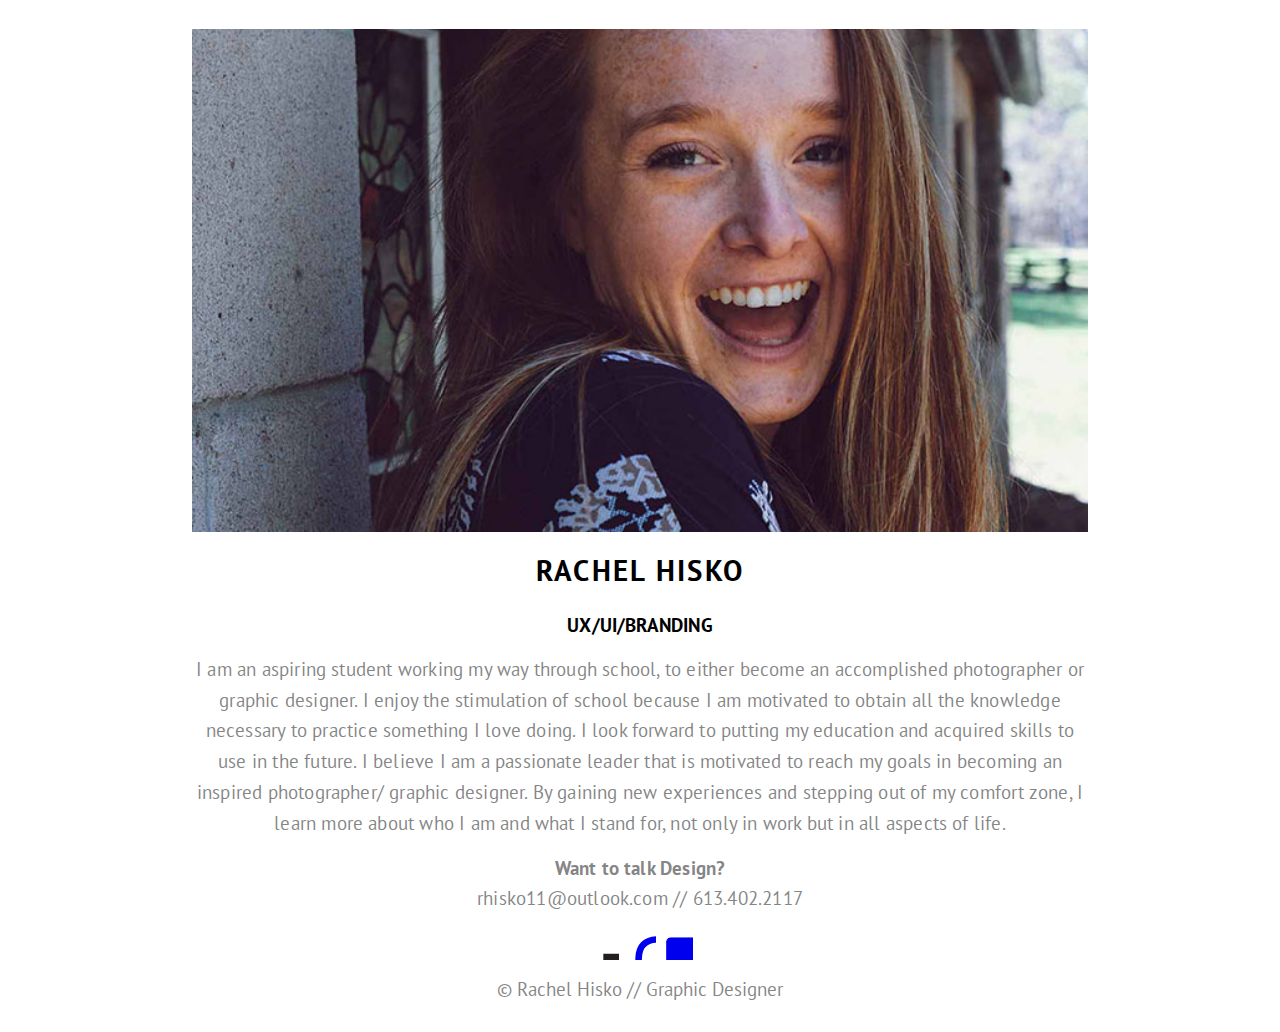
==== index.html @ e9a5de82 "Spelling" ====
<!DOCTYPE html>
<html lang="en-ca">
<head>
  <meta charset="utf-8">
  <title>Coming Soon</title>
  <meta name="viewport" content="width=device-width,initial-scale=1">
  <link href="css/modules.css" rel="stylesheet">
  <link href="css/grid.css" rel="stylesheet">
  <link href="css/type.css" rel="stylesheet">
  <link href="css/main.css" rel="stylesheet">
  <link href="https://fonts.googleapis.com/css?family=PT+Sans:400,400i,700" rel="stylesheet">

<body class="pad-t pad-b">

  <div>
    <img class="resize wrapper img-flex push-1-2" src="images/me.jpg" alt="">
    <h1 class="text-center push-1-2">Rachel Hisko</h1>
    <p class="job-title text-center wrapper push-1-2">ux/ui/branding</p>
    <p class="main-text text-center wrapper push-1-2">I am an aspiring student working my way through school, to either become an accomplished photographer or graphic designer. I enjoy the stimulation of school because I am motivated to obtain all the knowledge necessary to practice something I love doing. I look forward to putting my education and acquired skills to use in the future. I believe I am a passionate leader that is motivated to reach my goals in becoming an inspired photographer/ graphic designer. By gaining new experiences and stepping out of my comfort zone, I learn more about who I am and what I stand for, not only in work but in all aspects of life.</p>
    <div class="main-text text-center wrapper">
      <p class="push-0 bold">Want to talk Design?</p>
      <p class="main-text text-center wrapper push-1-2">rhisko11@outlook.com // 613.402.2117</p>
    </div>
    <div class="text-center">
      <i class="social icon i-32 push-1-2">
        <a href="https://www.behance.net/RHisko11"><svg><use xlink:href="images/behance.svg" /></svg></a>
      </i>
      <i class=" social icon i-32 push-1-2">
        <a href="https://www.instagram.com/hiskodesigns/"><svg><use xlink:href="images/insta.svg" /></svg></a>
      </i>
      <i class="social icon i-32 push-1-2">
        <a href="https://www.facebook.com/rhlovephotography/?ref=bookmarks"><svg><use xlink:href="images/facebook.svg" /></svg></a>
      </i>
    </div>
  </div>

  <footer>
    <div>
      <p class="push-0">© Rachel Hisko // Graphic Designer</p>
    </div>
  </footer>

</body>
</html>
---- css/modules.css ----
/*
 * Modulifier || Code released under the UNLICENSE
 * Code under other copyrights & licenses listed below.
 * https://modulifier.web-dev.tools/#responsive;images;list-group;embed;media-object;icons;hidden;positioning;nice-lists;forms;buttons;accessibility;print
 */

@-moz-viewport { width: device-width; scale: 1; }
@-ms-viewport { width: device-width; scale: 1; }
@-o-viewport { width: device-width; scale: 1; }
@-webkit-viewport { width: device-width; scale: 1; }
@viewport { width: device-width; scale: 1; }

html {
  box-sizing: border-box;
  -moz-text-size-adjust: 100%;
  -ms-text-size-adjust: 100%;
  -webkit-text-size-adjust: 100%;
  text-size-adjust: 100%;
}

*, *::before, *::after {
  box-sizing: inherit;
}

body {
  margin: 0;
}

article,
aside,
details,
figcaption,
figure,
footer,
header,
main,
menu,
nav,
section,
summary {
  display: block;
}

audio,
canvas,
progress,
video {
  display: inline-block;
  vertical-align: baseline;
}

template {
  display: none;
}

details {
  cursor: pointer;
}

audio:not([controls]) {
  display: none;
  height: 0;
}

a,
area,
button,
input,
label,
select,
textarea,
[tabindex] {
  -ms-touch-action: manipulation;
  touch-action: manipulation;
}

img {
  border: 0;
}

.img-flex {
  display: block;
  width: 100%;
}

svg {
  fill: currentColor;
}

svg:not(:root) {
  overflow: hidden;
}

svg.img-flex {
  width: 100%;
  height: 100%;
}

.image-replacement, .ir {
  overflow: hidden;
  direction: ltr;
  text-align: left;
  text-indent: 100%;
  white-space: nowrap;
}

.list-group, .list-group-inline, .list-group--inline {
  padding-left: 0;
  list-style-type: none;
}

.list-group > dd {
  margin-left: 0;
}

.list-group-inline::before,
.list-group-inline::after,
.list-group--inline::before,
.list-group--inline::after {
  content: "";
  display: table;
}

.list-group-inline::after,
.list-group--inline::after {
  clear: both;
}

.list-group-inline > li,
.list-group--inline > li {
  display: inline-block;
}

.list-group-inline > dt,
.list-group--inline > dt {
  clear: left;
  float: left;
  width: 11em;
}

.list-group-inline > dd,
.list-group--inline > dd {
  float: left;
  min-width: 12em;
}

.embed {
  margin-left: 0;
  margin-right: 0;
  overflow: hidden;
  position: relative;
  width: 100%;
}

.embed-1by1, .embed--1by1 {
  padding-top: 100%; /* Square */
}

.embed-4by3, .embed--4by3 {
  padding-top: 75%; /* Traditional TV/computer screens */
}

.embed-iso216, .embed--iso216 {
  padding-top: 70.92%; /* A-standard paper sizes */
}

.embed-3by2, .embed--3by2 {
  padding-top: 66.6%; /* Classic 35 mm film & most digital photos, landscape */
}

.embed-2by3, .embed--2by3 {
  padding-top: 150%; /* Classic 35 mm film & most digital photos, portrait */
}

.embed-golden, .embed--golden {
  padding-top: 61.8%; /* The Golden Ratio */
}

.embed-16by9, .embed--16by9 {
  padding-top: 56.25%; /* HD TV */
}

.embed-185by100, .embed--185by100 {
  padding-top: 54.05%; /* Common widescreen cinema */
}

.embed-24by10, .embed--24by10 {
  padding-top: 41.667%; /* Widescreen cinema: 2.4:1 */
}

.embed-3by1, .embed--3by1 {
  padding-top: 33.3333%; /* Panorama photos */
}

.embed-4by1, .embed--4by1 {
  padding-top: 25%; /* Polyvision */
}

.embed-5by1, .embed--5by1 {
  padding-top: 20%; /* Really wide... */
}

.embed-item, .embed__item {
  min-height: 100%;
  left: 0;
  position: absolute;
  top: 0;
  width: 100%;
}

.media {
  overflow: hidden;
}

.media-img, .media__img {
  float: left;
}

.media-img-reversed, .media__img--reversed {
  float: right;
}

.media-img-stacked, .media__img--stacked {
  float: none;
}

.media-body, .media__body {
  overflow: hidden;
  min-width: 12em; /* Slightly less than 200px, responsiveness built in */
}

.icon {
  display: inline-block;
  position: relative;
  background: transparent none no-repeat center center;
  background-size: contain;
  vertical-align: middle;
}

.i-16, .i--16 {
  height: 16px;
  width: 16px;
}

.i-18, .i--18 {
  height: 18px;
  width: 18px;
}

.i-20, .i--20 {
  height: 20px;
  width: 20px;
}

.i-24, .i--24 {
  height: 24px;
  width: 24px;
}

.i-32, .i--32 {
  height: 32px;
  width: 32px;
}

.i-48, .i--48 {
  height: 48px;
  width: 48px;
}

.i-64, .i--64 {
  height: 64px;
  width: 64px;
}

.i-96, .i--96 {
  height: 96px;
  width: 96px;
}

.i-128, .i--128 {
  height: 128px;
  width: 128px;
}

.i-192, .i--192 {
  height: 192px;
  width: 192px;
}

.i-256, .i--256 {
  height: 256px;
  width: 256px;
}

.icon img,
.icon svg {
  left: 0;
  height: 100%;
  position: absolute;
  top: 0;
  width: 100%;
  fill: currentColor;
}

.icon-label {
  vertical-align: middle;
}

.icon-link,
.icon-link:focus,
.icon-link:hover {
  text-decoration: none;
}

[hidden], .hidden {
  /* stylelint-disable declaration-no-important */
  display: none !important;
  visibility: hidden !important;
  /* stylelint-enable */
}

.visually-hidden {
  height: 1px;
  margin: -1px;
  overflow: hidden;
  padding: 0;
  position: absolute;
  width: 1px;
  border: 0;
  clip: rect(0 0 0 0);
}

.visually-hidden.focusable:active, .visually-hidden.focusable:focus {
  height: auto;
  margin: 0;
  overflow: visible;
  position: static;
  width: auto;
  clip: auto;
}

.invisible {
  visibility: hidden;
}

.chop,
.crop {
  overflow: hidden;
}

.truncate {
  max-width: 100%;
  overflow: hidden;
  width: 100%;
  text-overflow: ellipsis;
  white-space: nowrap;
}

.scrollable {
  max-width: 100%;
  overflow-x: auto;
  overflow-y: hidden;
  -webkit-overflow-scrolling: touch;
}

.clearfix::after {
  content: " ";
  display: block;
  clear: both;
}

.left {
  float: left;
}

.right {
  float: right;
}

.center-text,
.center-flow {
  text-align: center;
}

.center-block {
  margin-left: auto;
  margin-right: auto;
}

.no-auto-margins,
.not-centered {
  /* stylelint-disable declaration-no-important */
  margin-left: 0 !important;
  margin-right: 0 !important;
  /* stylelint-enable */
}

.center-content,
.center-content-vertical,
.center-contents,
.center-contents-vertical {
  display: -webkit-flex;
  display: -ms-flexbox;
  display: flex;
  -webkit-justify-content: center;
  -ms-flex-pack: center;
  justify-content: center;
  -webkit-align-items: center;
  -ms-flex-align: center;
  align-items: center;
  -webkit-align-content: center;
  -ms-flex-line-pack: center;
  align-content: center;
  -webkit-flex-direction: column wrap;
  -ms-flex-direction: column wrap;
  flex-flow: column wrap;
}

.center-content-start,
.center-content-vertical-start,
.center-contents-start,
.center-contents-vertical-start {
  display: -webkit-flex;
  display: -ms-flexbox;
  display: flex;
  -webkit-justify-content: center;
  -ms-flex-pack: center;
  justify-content: center;
  -webkit-flex-direction: column wrap;
  -ms-flex-direction: column wrap;
  flex-flow: column wrap;
}

.center-content-horizontal,
.center-contents-horizontal {
  display: -webkit-flex;
  display: -ms-flexbox;
  display: flex;
  -webkit-justify-content: center;
  -ms-flex-pack: center;
  justify-content: center;
  -webkit-align-items: center;
  -ms-flex-align: center;
  align-items: center;
  -webkit-align-content: center;
  -ms-flex-line-pack: center;
  align-content: center;
  -webkit-flex-direction: row wrap;
  -ms-flex-direction: row wrap;
  flex-flow: row wrap;
}

.inline {
  display: inline;
}

.block {
  display: block;
}

.inline-block, .ib {
  display: inline-block;
}

.valign-top {
  vertical-align: top;
}

.valign-bottom {
  vertical-align: bottom;
}

.valign-middle {
  vertical-align: middle;
}

.fixed {
  position: fixed;
}

.relative {
  position: relative;
}

[class*="pin-"],
.absolute {
  position: absolute;
}

.static {
  position: static;
}

.zindex-1 {
  z-index: 1;
}

.zindex-2 {
  z-index: 2;
}

.zindex-3 {
  z-index: 3;
}

.zindex-1000 {
  z-index: 1000;
}

.pin-top-left,
.pin-left-top,
.pin-tl,
.pin-lt {
  top: 0;
  left: 0;
}

.pin-top-right,
.pin-right-top,
.pin-tr,
.pin-rt {
  top: 0;
  right: 0;
}

.pin-bottom-left,
.pin-left-bottom,
.pin-bl,
.pin-lb {
  bottom: 0;
  left: 0;
}

.pin-bottom-right,
.pin-right-bottom,
.pin-br,
.pin-rb {
  bottom: 0;
  right: 0;
}

.pin-top-center,
.pin-center-top,
.pin-tc,
.pin-ct {
  left: 50%;
  top: 0;
  transform: translateX(-50%);
}

.pin-bottom-center,
.pin-center-bottom,
.pin-bc,
.pin-cb {
  bottom: 0;
  left: 50%;
  transform: translateX(-50%);
}

.pin-center-left,
.pin-left-center,
.pin-cl,
.pin-lc {
  left: 0;
  top: 50%;
  transform: translateY(-50%);
}

.pin-center-right,
.pin-right-center,
.pin-cr,
.pin-rc {
  right: 0;
  top: 50%;
  transform: translateY(-50%);
}

.pin-center, .pin-c {
  left: 50%;
  top: 50%;
  transform: translate(-50%, -50%);
}

.width-quarter, .w-1-4 {
  width: 25%;
}

.width-half, .w-1-2 {
  width: 50%;
}

.width-full, .w-1 {
  width: 100%;
}

.height-quarter, .h-1-4 {
  height: 25%;
}

.height-half, .h-1-2 {
  height: 50%;
}

.height-full, .h-1 {
  height: 100%;
}

ul {
  list-style-type: none;
}

ul > li::before {
  content: "·";
  float: left;
  margin-left: -1.6em;
  width: 1.3em;
  text-align: right;
}

ol {
  counter-reset: ol-simple-numbers;
  list-style-type: none;
}

ol > li::before {
  float: left;
  margin-left: -1.6em;
  width: 1.3em;
  counter-increment: ol-simple-numbers;
  content: counter(ol-simple-numbers);
  text-align: right;
}

.list-group > li::before,
.list-group-inline > li::before,
.list-group--inline > li::before {
  content: none;
}

/* stylelint-disable no-descending-specificity */

/*
 * (c) Nicolas Gallagher and Jonathan Neal of Normalize.css || MIT License
 *     https://necolas.github.io/normalize.css/
 */

button,
input,
optgroup,
select,
textarea {
  color: inherit;
  font: inherit;
  margin: 0;
}

button,
input {
  overflow: visible;
}

button,
select {
  text-transform: none;
}

button,
html [type="button"],
[type="reset"],
[type="submit"] {
  -webkit-appearance: button;
  cursor: pointer;
}

button[disabled],
html input[disabled] {
  cursor: default;
}

button::-moz-focus-inner,
input::-moz-focus-inner {
  border: 0;
  padding: 0;
}

[type="checkbox"],
[type="radio"] {
  opacity: 0;
  position: absolute;
  height: 1px;
  width: 1px;
}

[type="number"]::-webkit-inner-spin-button,
[type="number"]::-webkit-outer-spin-button {
  height: auto;
}

[type="search"]::-webkit-search-cancel-button,
[type="search"]::-webkit-search-decoration {
  -webkit-appearance: none;
}

fieldset {
  padding-left: 0;
  padding-right: 0;

  border: 0;
  border-top: 2px solid #666;
}

legend {
  color: inherit;
  display: table;
  max-width: 100%;
  padding: 0 .3em 0 0;
  white-space: normal;

  border: 0;

  font-weight: bold;
}

optgroup {
  font-weight: bold;
}

::-webkit-input-placeholder {
  color: inherit;
  opacity: .54;
}

::-webkit-file-upload-button {
  -webkit-appearance: button;
  font: inherit;
}

/* End Normalize.css code */

label,
.label-block {
  display: block;
  cursor: pointer;
}

[type="checkbox"] + label,
[type="radio"] + label,
.label-inline {
  display: inline-block;
}

input:not([type]),
[type="text"],
[type="number"],
[type="search"],
[type="url"],
[type="email"],
[type="password"],
[type="tel"],
[type="datetime-local"],
[type="month"],
[type="week"],
[type="date"],
[type="time"],
[type="range"],
select,
textarea {
  -moz-appearance: none;
  -webkit-appearance: none;
  appearance: none;
}

input,
textarea {
  display: block;
  width: 100%;

  background-color: #fff;
  border: 2px solid #666;
  border-radius: 0;

  vertical-align: middle;
}

label {
  vertical-align: middle;
}

textarea {
  max-width: 100%;
  min-height: 4em;
  overflow: auto;
}

[type="color"] {
  display: inline-block;
  width: 2em;
}

select {
  display: block;
  width: 100%;

  background-image: url("data:image/svg+xml,%3Csvg xmlns='http://www.w3.org/2000/svg' width='256' height='256' viewBox='0 0 256 256'%3E%3Cpath fill='none' stroke='%23000' stroke-miterlimit='10' stroke-width='70' d='M36.3 82.1l91.9 91.8 91.5-91.8'/%3E%3C/svg%3E");
  background-repeat: no-repeat;
  background-position: calc(100% - .4em) center;
  background-size: 18px auto;
  background-color: #fff;
  border: 2px solid #666;
  border-radius: 0;
}

[type="checkbox"] + label::before {
  content: " ";
  display: inline-block;
  height: 1.8em;
  margin-right: .3em;
  position: relative;
  vertical-align: middle;
  top: -.1em;
  width: 1.8em;

  background-color: #fff;
  background-size: cover;
  border: 2px solid #666;

  line-height: inherit;
}

[type="checkbox"]:checked + label::before {
  background-image: url("data:image/svg+xml,%3Csvg xmlns='http://www.w3.org/2000/svg' width='256' height='256' viewBox='0 0 256 256'%3E%3Cpath fill='none' stroke='%23000' stroke-miterlimit='10' stroke-width='50' d='M49.9 130.1l50.8 50.7L206.1 75.2'/%3E%3C/svg%3E");
}

[type="checkbox"]:focus + label::before {
  outline: 3px solid #000;
  z-index: 1000;
}

[type="radio"] + label::before {
  content: " ";
  display: inline-block;
  height: 1.8em;
  margin-right: .3em;
  position: relative;
  vertical-align: middle;
  top: -.1em;
  width: 1.8em;

  background-color: #fff;
  background-size: cover;
  border: 2px solid #666;
  border-radius: 50%;

  line-height: inherit;
}

[type="radio"]:checked + label::before {
  background-image: url("data:image/svg+xml,%3Csvg xmlns='http://www.w3.org/2000/svg' width='256' height='256' viewBox='0 0 256 256'%3E%3Ccircle cx='128' cy='128' r='70.4'/%3E%3C/svg%3E");
}

[type="radio"]:focus + label::before,
[type="radio"] + label:focus::before {
  box-shadow: 0 0 0 3px #000;
  z-index: 1000;
}

[type="range"] {
  border: 0;
  background-color: #fff;
}

[type="range"]::-webkit-slider-runnable-track {
  height: 6px;

  -webkit-appearance: none;
  appearance: none;
  background-color: #ccc;
  border: 0;
  border-radius: 3px;
}

[type="range"]:active::-webkit-slider-runnable-track {
  background-color: #ccc;
}

[type="range"]::-moz-range-track {
  height: 6px;

  -moz-appearance: none;
  appearance: none;
  background-color: #ccc;
  border: 0;
  border-radius: 3px;
}

[type="range"]:active::-moz-range-track {
  background-color: #ccc;
}

[type="range"]::-ms-track {
  height: 6px;

  -ms-appearance: none;
  appearance: none;
  background-color: #ccc;
  border: 0;
  border-radius: 3px;
}

[type="range"]:active::-ms-track {
  background-color: #ccc;
}

[type="range"]::-webkit-slider-thumb {
  margin-top: -4px;
  height: 16px;
  width: 16px;

  -webkit-appearance: none;
  appearance: none;
  background-color: #000;
  border: none;
  border-radius: 50%;
}

[type="range"]:hover::-webkit-slider-thumb {
  background-color: #000;
}

[type="range"]:active::-webkit-slider-thumb {
  background-color: #000;
}

[type="range"]::-moz-range-thumb {
  margin-top: -4px;
  height: 16px;
  width: 16px;

  -webkit-appearance: none;
  appearance: none;
  background-color: #000;
  border: none;
  border-radius: 50%;
}

[type="range"]:hover::-moz-range-thumb {
  background-color: #000;
}

[type="range"]:active::-moz-range-thumb {
  background-color: #000;
}

[type="range"]::-ms-thumb {
  margin-top: -4px;
  height: 16px;
  width: 16px;

  -webkit-appearance: none;
  appearance: none;
  background-color: #000;
  border: none;
  border-radius: 50%;
}

[type="range"]:hover::-ms-thumb {
  background-color: #000;
}

[type="range"]:active::-ms-thumb {
  background-color: #000;
}

[type="checkbox"].hide-custom-input + label::before,
[type="checkbox"] + .hide-custom-input::before,
[type="radio"].hide-custom-input + label::before,
[type="radio"] + .hide-custom-input::before {
  content: none;
  display: none;
}

/* stylelint-enable */

.link-box {
  display: block;
  text-decoration: none;
}

button,
.btn {
  cursor: pointer;
  display: inline-block;
  margin: 0;
  overflow: visible;
  padding: .375em .75em .42em;
  -webkit-appearance: none;
  -moz-appearance: none;
  appearance: none;
  background-color: #333;
  border-radius: 4px;
  border: 3px solid #333;
  color: #fff;
  font: inherit;
  text-decoration: none;
  text-transform: none;
}

button::-moz-focus-inner {
  border: 0;
  padding: 0;
}

button:focus,
button:hover,
.btn:focus,
.btn:hover {
  background-color: #000;
  border-color: #000;
  color: #fff;
}

button[disabled] {
  cursor: default;
}

.btn-light, .btn--light {
  background-color: #e2e2e2;
  border-color: #e2e2e2;
  color: #000;
}

.btn-light:focus,
.btn-light:hover,
.btn--light:focus,
.btn--light:hover {
  background-color: #666;
  border-color: #666;
  color: #fff;
}

.btn-ghost,
.btn--ghost {
  background-color: transparent;
  border-color: #333;
  color: #000;
}

.btn-ghost:focus,
.btn-ghost:hover,
.btn--ghost:focus,
.btn--ghost:hover {
  background-color: #e2e2e2;
  border-color: #000;
  color: #000;
}

.btn-link {
  display: inline;
  padding: 0;
  background-color: transparent;
  border-radius: 0;
  border: 0;
  color: inherit;
}

.btn-link:focus,
.btn-link:hover {
  background-color: transparent;
  color: inherit;
}

a:hover, a:active {
  outline: none;
}

a:focus,
[tabindex="0"]:focus,
details:focus,
summary:focus,
input:focus,
textarea:focus,
button:focus,
select:focus {
  outline: 3px solid #000;
  outline-offset: 0;
}

a:focus, [tabindex="0"]:focus {
  outline-offset: 3px;
}

.skip-links {
  margin: 0;
  padding: 0;
  list-style-type: none;
}

.skip-links > li::before {
  content: none; /* Remove the bullets if nice lists is selected */
}

.skip-links a,
.skip-links button {
  padding: .5em .75em;
  position: absolute;
  top: -10em;
  z-index: 10000; /* To make sure they're always on top */
  background-color: #000;
  border: 0;
  color: #fff;
  font-size: 1.125rem;
  font-weight: bold;
  text-decoration: none;
}

.skip-links a:focus,
.skip-links button:focus {
  outline-offset: 3px;
  top: 0;
}

[aria-busy="true"] {
  cursor: progress;
}

[aria-controls] {
  cursor: pointer;
}

[aria-disabled] {
  cursor: default;
}

.print-only {
  display: none;
  visibility: hidden;
}

.page-break-before {
  page-break-before: always;
}

.page-break-after {
  page-break-after: always;
}

.no-page-break-inside {
  page-break-inside: avoid;
}

@media print {

  /* stylelint-disable declaration-no-important */

  .no-print {
    display: none !important;
    visibility: hidden !important;
  }

  .print-only,
  .force-print {
    display: block !important;
    visibility: visible !important;
  }

  /* stylelint-enable */

  .visually-hidden.force-print {
    height: auto;
    margin: 0;
    overflow: visible;
    padding: 0;
    position: static;
    width: auto;
    border: 0;
    clip: initial;
  }

  /*
   * (c) HTML5 Boilerplate || MIT License
   *     https://html5boilerplate.com/
   */

  /* stylelint-disable declaration-no-important */

  *, *::before, *::after, *::first-letter, *::first-line {
    background: none transparent !important;
    color: #000 !important;
    box-shadow: none !important;
    text-shadow: none !important;
  }

  /* stylelint-enable */

  a, a:visited {
    text-decoration: underline;
  }

  a[href]::after {
    content: " (" attr(href) ")";
  }

  abbr[title]::after {
    content: " (" attr(title) ")";
  }

  a[href^="#"]::after,
  a[href^="javascript:"]::after,
  a.no-print-href::after,
  a.href-no-print::after {
    content: "";
  }

  pre, blockquote {
    page-break-inside: avoid;
  }

  thead {
    display: table-header-group;
  }

  tr, img {
    page-break-inside: avoid;
  }

  p, h1, h2, h3, h4, h5, h6 {
    orphans: 3;
    widows: 3;
  }

  h1, h2, h3, h4, h5, h6 {
    page-break-after: avoid;
  }

  /* End HTML5 Boilerplate code */
}
---- css/grid.css ----
/*
  Gridifier || Code released under the UNLICENSE
  https://gridifier.web-dev.tools/#xs,4,0,0,0;s,4,25,0,0;m,4,38,1,1;l,4,60,1,1
*/

.grid {
  margin: 0;
  padding: 0;
  letter-spacing: -.31em;
  text-rendering: optimizeSpeed;
  display: -webkit-flex;
  display: -ms-flexbox;
  display: flex;
  -webkit-flex-flow: row wrap;
  -ms-flex-flow: row wrap;
  flex-flow: row wrap;
}

.grid-bottom {
  -webkit-align-items: flex-end;
  -ms-align-items: flex-end;
  align-items: flex-end;
}

.grid-middle {
  -webkit-align-items: center;
  -ms-align-items: center;
  align-items: center;
}

.grid-stretch {
  -webkit-align-items: stretch;
  -ms-align-items: stretch;
  align-items: stretch;
}

.opera-only :-o-prefocus,
.grid {
  word-spacing: -.43em;
}

.unit {
  letter-spacing: normal;
  text-rendering: auto;
  vertical-align: top;
  word-spacing: normal;
  display: inline-block;
  visibility: visible;
}

.grid-bottom .unit {
  vertical-align: bottom;
}

.grid-middle .unit {
  vertical-align: middle;
}

[class*="unit-push-"],
[class*="unit-pull-"] {
  position: relative;
}

.unit-xs-hidden {
  display: none;
  visibility: hidden;
}

.unit-xs-centered {
  margin: 0 auto;
}

.unit-xs-1,
.xs-1 {
  display: block;
  visibility: visible;
  width: 100%;
}

.unit-xs-content-distribute,
.xs-content-distribute {
  display: -ms-flexbox;
  display: -webkit-flex;
  display: flex;
  -ms-flex-direction: column;
  -webkit-flex-direction: column;
  flex-direction: column;
  -ms-flex-pack: justify;
  -webkit-justify-content: space-between;
  justify-content: space-between;
}

.unit-xs-content-center,
.unit-xs-content-center-vertical {
  display: -webkit-flex;
  display: -ms-flexbox;
  display: flex;
  -webkit-justify-content: center;
  -ms-flex-pack: center;
  justify-content: center;
  -webkit-align-items: center;
  -ms-flex-align: center;
  align-items: center;
  -webkit-align-content: center;
  -ms-flex-line-pack: center;
  align-content: center;
  -webkit-flex-direction: column wrap;
  -ms-flex-direction: column wrap;
  flex-flow: column wrap;
}

.unit-xs-content-center-horizontal {
  display: -webkit-flex;
  display: -ms-flexbox;
  display: flex;
  -webkit-justify-content: center;
  -ms-flex-pack: center;
  justify-content: center;
  -webkit-align-items: center;
  -ms-flex-align: center;
  align-items: center;
  -webkit-align-content: center;
  -ms-flex-line-pack: center;
  align-content: center;
  -webkit-flex-direction: row wrap;
  -ms-flex-direction: row wrap;
  flex-flow: row wrap;
}

.xs-content-fill,
.xs-content-stretch {
  -ms-flex-grow: 2;
  -webkit-flex-grow: 2;
  flex-grow: 2;
  max-width: 100%; /* @bugfix: IE 10, 11 */
}

.xs-content-shrink {
  -ms-align-self: center;
  -webkit-align-self: center;
  align-self: center;
}

.unit-xs-1-2,
.xs-1-2 {
  width: 50%;
}

.unit-xs-1-3,
.xs-1-3 {
  width: 33.3333%;
}

.unit-xs-2-3,
.xs-2-3 {
  width: 66.6667%;
}

.unit-xs-1-4,
.xs-1-4 {
  width: 25%;
}

.unit-xs-3-4,
.xs-3-4 {
  width: 75%;
}

.unit-xs-1-2,
.xs-1-2,
.unit-xs-1-3,
.xs-1-3,
.unit-xs-2-3,
.xs-2-3,
.unit-xs-1-4,
.xs-1-4,
.unit-xs-3-4,
.xs-3-4 {
  display: inline-block;
  visibility: visible;
}

@media only screen and (min-width: 25em) {

  .unit-s-hidden {
    display: none;
    visibility: hidden;
  }

  .unit-s-centered {
    margin: 0 auto;
  }

  .unit-s-1,
  .s-1 {
    display: block;
    visibility: visible;
    width: 100%;
  }

  .unit-s-content-distribute,
  .s-content-distribute {
    display: -ms-flexbox;
    display: -webkit-flex;
    display: flex;
    -ms-flex-direction: column;
    -webkit-flex-direction: column;
    flex-direction: column;
    -ms-flex-pack: justify;
    -webkit-justify-content: space-between;
    justify-content: space-between;
  }

  .unit-s-content-center,
  .unit-s-content-center-vertical {
    display: -webkit-flex;
    display: -ms-flexbox;
    display: flex;
    -webkit-justify-content: center;
    -ms-flex-pack: center;
    justify-content: center;
    -webkit-align-items: center;
    -ms-flex-align: center;
    align-items: center;
    -webkit-align-content: center;
    -ms-flex-line-pack: center;
    align-content: center;
    -webkit-flex-direction: column wrap;
    -ms-flex-direction: column wrap;
    flex-flow: column wrap;
  }

  .unit-s-content-center-horizontal {
    display: -webkit-flex;
    display: -ms-flexbox;
    display: flex;
    -webkit-justify-content: center;
    -ms-flex-pack: center;
    justify-content: center;
    -webkit-align-items: center;
    -ms-flex-align: center;
    align-items: center;
    -webkit-align-content: center;
    -ms-flex-line-pack: center;
    align-content: center;
    -webkit-flex-direction: row wrap;
    -ms-flex-direction: row wrap;
    flex-flow: row wrap;
  }

  .s-content-fill,
  .s-content-stretch {
    -ms-flex-grow: 2;
    -webkit-flex-grow: 2;
    flex-grow: 2;
    max-width: 100%; /* @bugfix: IE 10, 11 */
  }

  .s-content-shrink {
    -ms-align-self: center;
    -webkit-align-self: center;
    align-self: center;
  }

  .unit-s-1-2,
  .s-1-2 {
    width: 50%;
  }

  .unit-s-1-3,
  .s-1-3 {
    width: 33.3333%;
  }

  .unit-s-2-3,
  .s-2-3 {
    width: 66.6667%;
  }

  .unit-s-1-4,
  .s-1-4 {
    width: 25%;
  }

  .unit-s-3-4,
  .s-3-4 {
    width: 75%;
  }

  .unit-s-1-2,
  .s-1-2,
  .unit-s-1-3,
  .s-1-3,
  .unit-s-2-3,
  .s-2-3,
  .unit-s-1-4,
  .s-1-4,
  .unit-s-3-4,
  .s-3-4 {
    display: inline-block;
    visibility: visible;
  }

}

@media only screen and (min-width: 38em) {

  .unit-m-hidden {
    display: none;
    visibility: hidden;
  }

  .unit-m-centered {
    margin: 0 auto;
  }

  .unit-m-1,
  .m-1 {
    display: block;
    visibility: visible;
    width: 100%;
  }

  .unit-m-content-distribute,
  .m-content-distribute {
    display: -ms-flexbox;
    display: -webkit-flex;
    display: flex;
    -ms-flex-direction: column;
    -webkit-flex-direction: column;
    flex-direction: column;
    -ms-flex-pack: justify;
    -webkit-justify-content: space-between;
    justify-content: space-between;
  }

  .unit-m-content-center,
  .unit-m-content-center-vertical {
    display: -webkit-flex;
    display: -ms-flexbox;
    display: flex;
    -webkit-justify-content: center;
    -ms-flex-pack: center;
    justify-content: center;
    -webkit-align-items: center;
    -ms-flex-align: center;
    align-items: center;
    -webkit-align-content: center;
    -ms-flex-line-pack: center;
    align-content: center;
    -webkit-flex-direction: column wrap;
    -ms-flex-direction: column wrap;
    flex-flow: column wrap;
  }

  .unit-m-content-center-horizontal {
    display: -webkit-flex;
    display: -ms-flexbox;
    display: flex;
    -webkit-justify-content: center;
    -ms-flex-pack: center;
    justify-content: center;
    -webkit-align-items: center;
    -ms-flex-align: center;
    align-items: center;
    -webkit-align-content: center;
    -ms-flex-line-pack: center;
    align-content: center;
    -webkit-flex-direction: row wrap;
    -ms-flex-direction: row wrap;
    flex-flow: row wrap;
  }

  .m-content-fill,
  .m-content-stretch {
    -ms-flex-grow: 2;
    -webkit-flex-grow: 2;
    flex-grow: 2;
    max-width: 100%; /* @bugfix: IE 10, 11 */
  }

  .m-content-shrink {
    -ms-align-self: center;
    -webkit-align-self: center;
    align-self: center;
  }

  .unit-offset-m-0 {
    margin-left: 0;
  }

  .unit-push-m-0,
  .unit-pull-m-0 {
    left: 0;
  }

  .unit-m-1-2,
  .m-1-2 {
    width: 50%;
  }

  .unit-offset-m-1-2 {
    margin-left: 50%;
  }

  .unit-push-m-1-2 {
    left: 50%;
  }

  .unit-pull-m-1-2 {
    left: -50%;
  }

  .unit-m-1-3,
  .m-1-3 {
    width: 33.3333%;
  }

  .unit-offset-m-1-3 {
    margin-left: 33.3333%;
  }

  .unit-push-m-1-3 {
    left: 33.3333%;
  }

  .unit-pull-m-1-3 {
    left: -33.3333%;
  }

  .unit-m-2-3,
  .m-2-3 {
    width: 66.6667%;
  }

  .unit-offset-m-2-3 {
    margin-left: 66.6667%;
  }

  .unit-push-m-2-3 {
    left: 66.6667%;
  }

  .unit-pull-m-2-3 {
    left: -66.6667%;
  }

  .unit-m-1-4,
  .m-1-4 {
    width: 25%;
  }

  .unit-offset-m-1-4 {
    margin-left: 25%;
  }

  .unit-push-m-1-4 {
    left: 25%;
  }

  .unit-pull-m-1-4 {
    left: -25%;
  }

  .unit-m-3-4,
  .m-3-4 {
    width: 75%;
  }

  .unit-offset-m-3-4 {
    margin-left: 75%;
  }

  .unit-push-m-3-4 {
    left: 75%;
  }

  .unit-pull-m-3-4 {
    left: -75%;
  }

  .unit-m-1-2,
  .m-1-2,
  .unit-m-1-3,
  .m-1-3,
  .unit-m-2-3,
  .m-2-3,
  .unit-m-1-4,
  .m-1-4,
  .unit-m-3-4,
  .m-3-4 {
    display: inline-block;
    visibility: visible;
  }

}

@media only screen and (min-width: 60em) {

  .unit-l-hidden {
    display: none;
    visibility: hidden;
  }

  .unit-l-centered {
    margin: 0 auto;
  }

  .unit-l-1,
  .l-1 {
    display: block;
    visibility: visible;
    width: 100%;
  }

  .unit-l-content-distribute,
  .l-content-distribute {
    display: -ms-flexbox;
    display: -webkit-flex;
    display: flex;
    -ms-flex-direction: column;
    -webkit-flex-direction: column;
    flex-direction: column;
    -ms-flex-pack: justify;
    -webkit-justify-content: space-between;
    justify-content: space-between;
  }

  .unit-l-content-center,
  .unit-l-content-center-vertical {
    display: -webkit-flex;
    display: -ms-flexbox;
    display: flex;
    -webkit-justify-content: center;
    -ms-flex-pack: center;
    justify-content: center;
    -webkit-align-items: center;
    -ms-flex-align: center;
    align-items: center;
    -webkit-align-content: center;
    -ms-flex-line-pack: center;
    align-content: center;
    -webkit-flex-direction: column wrap;
    -ms-flex-direction: column wrap;
    flex-flow: column wrap;
  }

  .unit-l-content-center-horizontal {
    display: -webkit-flex;
    display: -ms-flexbox;
    display: flex;
    -webkit-justify-content: center;
    -ms-flex-pack: center;
    justify-content: center;
    -webkit-align-items: center;
    -ms-flex-align: center;
    align-items: center;
    -webkit-align-content: center;
    -ms-flex-line-pack: center;
    align-content: center;
    -webkit-flex-direction: row wrap;
    -ms-flex-direction: row wrap;
    flex-flow: row wrap;
  }

  .l-content-fill,
  .l-content-stretch {
    -ms-flex-grow: 2;
    -webkit-flex-grow: 2;
    flex-grow: 2;
    max-width: 100%; /* @bugfix: IE 10, 11 */
  }

  .l-content-shrink {
    -ms-align-self: center;
    -webkit-align-self: center;
    align-self: center;
  }

  .unit-offset-l-0 {
    margin-left: 0;
  }

  .unit-push-l-0,
  .unit-pull-l-0 {
    left: 0;
  }

  .unit-l-1-2,
  .l-1-2 {
    width: 50%;
  }

  .unit-offset-l-1-2 {
    margin-left: 50%;
  }

  .unit-push-l-1-2 {
    left: 50%;
  }

  .unit-pull-l-1-2 {
    left: -50%;
  }

  .unit-l-1-3,
  .l-1-3 {
    width: 33.3333%;
  }

  .unit-offset-l-1-3 {
    margin-left: 33.3333%;
  }

  .unit-push-l-1-3 {
    left: 33.3333%;
  }

  .unit-pull-l-1-3 {
    left: -33.3333%;
  }

  .unit-l-2-3,
  .l-2-3 {
    width: 66.6667%;
  }

  .unit-offset-l-2-3 {
    margin-left: 66.6667%;
  }

  .unit-push-l-2-3 {
    left: 66.6667%;
  }

  .unit-pull-l-2-3 {
    left: -66.6667%;
  }

  .unit-l-1-4,
  .l-1-4 {
    width: 25%;
  }

  .unit-offset-l-1-4 {
    margin-left: 25%;
  }

  .unit-push-l-1-4 {
    left: 25%;
  }

  .unit-pull-l-1-4 {
    left: -25%;
  }

  .unit-l-3-4,
  .l-3-4 {
    width: 75%;
  }

  .unit-offset-l-3-4 {
    margin-left: 75%;
  }

  .unit-push-l-3-4 {
    left: 75%;
  }

  .unit-pull-l-3-4 {
    left: -75%;
  }

  .unit-l-1-2,
  .l-1-2,
  .unit-l-1-3,
  .l-1-3,
  .unit-l-2-3,
  .l-2-3,
  .unit-l-1-4,
  .l-1-4,
  .unit-l-3-4,
  .l-3-4 {
    display: inline-block;
    visibility: visible;
  }

}

.unit-content-distribute,
.content-distribute {
  display: -ms-flexbox;
  display: -webkit-flex;
  display: flex;
  -ms-flex-direction: column;
  -webkit-flex-direction: column;
  flex-direction: column;
  -ms-flex-pack: justify;
  -webkit-justify-content: space-between;
  justify-content: space-between;
}

.unit-content-center,
.unit-content-center-vertical {
  display: -webkit-flex;
  display: -ms-flexbox;
  display: flex;
  -webkit-justify-content: center;
  -ms-flex-pack: center;
  justify-content: center;
  -webkit-align-items: center;
  -ms-flex-align: center;
  align-items: center;
  -webkit-align-content: center;
  -ms-flex-line-pack: center;
  align-content: center;
  -webkit-flex-direction: column wrap;
  -ms-flex-direction: column wrap;
  flex-flow: column wrap;
}

.unit-content-center-horizontal {
  display: -webkit-flex;
  display: -ms-flexbox;
  display: flex;
  -webkit-justify-content: center;
  -ms-flex-pack: center;
  justify-content: center;
  -webkit-align-items: center;
  -ms-flex-align: center;
  align-items: center;
  -webkit-align-content: center;
  -ms-flex-line-pack: center;
  align-content: center;
  -webkit-flex-direction: row wrap;
  -ms-flex-direction: row wrap;
  flex-flow: row wrap;
}

.content-fill,
.content-stretch {
  -ms-flex-grow: 2;
  -webkit-flex-grow: 2;
  flex-grow: 2;
  max-width: 100%; /* @bugfix: IE 10, 11 */
}

.content-shrink {
  -ms-align-self: center;
  -webkit-align-self: center;
  align-self: center;
}
---- css/type.css ----
/*
  Typografier || Code released under the UNLICENSE
  https://typografier.web-dev.tools/#0,100,1.3,1.067,0;38,110,1.4,1.125,1;60,120,1.5,1.125,1;90,130,1.5,1.125,1
*/

html {
  font-size: 100%;
  line-height: 1.3;
}

a {
  background-color: transparent;
  -webkit-text-decoration-skip: objects;
}

sub,
sup {
  font-size: 75%;
  line-height: 1px;
  position: relative;
  vertical-align: baseline;
}

sup {
  top: -.5em;
}

sub {
  bottom: -.25em;
}

pre,
code,
kbd,
samp {
  font-size: 100%;
}

abbr[title] {
  border-bottom: none;
  text-decoration: underline;
  text-decoration: underline dotted;
}

b,
strong {
  font-weight: bold;
}

dfn,
caption {
  font-style: italic;
}

hr {
  border: 0;
  border-top: 2px solid #000;
  height: 0;
}

table {
  border-collapse: collapse;
  border-spacing: 0;
  width: 100%;
  table-layout: fixed;
}

caption {
  text-align: left;
}

th,
td {
  border-bottom: 1px solid #000;
  text-align: left;
  vertical-align: top;
}

thead th {
  vertical-align: bottom;

  border-bottom-width: 2px;
}

.text-left {
  text-align: left;
}

.text-right {
  text-align: right;
}

.text-center {
  text-align: center;
}

.normal {
  font-weight: normal;
  font-style: normal;
}

.not-bold {
  font-weight: normal;
}

.not-italic {
  font-style: normal;
}

.bold {
  font-weight: bold;
}

.italic {
  font-style: italic;
}

.text-upper {
  text-transform: uppercase;
}

.text-lower {
  text-transform: lowercase;
}

.wrapper {
  margin-left: auto;
  margin-right: auto;
  max-width: 52em;
  width: 100%;
}

.wrapper-no-center {
  max-width: 52em;
  width: 100%;
}

.max-length {
  margin-left: auto;
  margin-right: auto;
  max-width: 36em;
  width: 100%;
}

.max-length-no-center {
  max-width: 36em;
  width: 100%;
}

h1,
h2,
h3,
h4,
h5,
h6,
p,
ul,
ol,
dl,
dd,
figure,
blockquote,
details,
hr,
fieldset,
pre,
table,
caption {
  margin: 0 0 1.3rem;
}

.yotta {
  font-size: 1.5745rem;
  line-height: 2.275rem;
}

.zetta {
  font-size: 1.4757rem;
  line-height: 1.95rem;
}

h1,
.exa {
  font-size: 1.383rem;
  line-height: 1.95rem;
}

h2,
.peta {
  font-size: 1.2962rem;
  line-height: 1.95rem;
}

h3,
.tera {
  font-size: 1.2148rem;
  line-height: 1.625rem;
}

h4,
.giga {
  font-size: 1.1385rem;
  line-height: 1.625rem;
}

h5,
.mega {
  font-size: 1.067rem;
  line-height: 1.625rem;
}

h6,
.kilo,
input,
textarea {
  font-size: 1rem;
  line-height: 1.3rem;
}

small,
.milli {
  font-size: .9372rem;
  line-height: 1.3rem;
}

.micro {
  font-size: .8784rem;
  line-height: 1.3rem;
}

ul {
  padding-left: 1em;
}

ol {
  padding-left: 1.6em;
}

input,
option,
select {
  height: calc(1.3rem + .1625rem + .1625rem);
}

[type="color"] {
  width: calc(1.3rem + .1625rem + .1625rem);
}

[type="checkbox"],
[type="radio"] {
  display: inline-block;
  height: auto;
}

.push {
  margin-bottom: 1.3rem;
}

.push-none,
.push-0 {
  margin-bottom: 0;
}

.push-double,
.push-2 {
  margin-bottom: 2.6rem;
}

.push-half,
.push-1-2 {
  margin-bottom: .65rem;
}

.push-quarter,
.push-1-4 {
  margin-bottom: .325rem;
}

.push-eighth,
.push-1-8 {
  margin-bottom: .1625rem;
}

.push-right-eighth,
.push-r-1-8 {
  margin-right: .1625rem;
}

.push-right-quarter,
.push-r-1-4 {
  margin-right: .325rem;
}

.push-right-half,
.push-r-1-2 {
  margin-right: .65rem;
}

.push-right,
.push-r {
  margin-right: 1.3rem;
}

.pad-top,
.pad-t {
  padding-top: 1.3rem;
}

.pad-bottom,
.pad-b {
  padding-bottom: 1.3rem;
}

.pad-top-double,
.pad-t-2 {
  padding-top: 2.6rem;
}

.pad-bottom-double,
.pad-b-2 {
  padding-bottom: 2.6rem;
}

.pad-top-half,
.pad-t-1-2 {
  padding-top: .65rem;
}

.pad-bottom-half,
.pad-b-1-2 {
  padding-bottom: .65rem;
}

.pad-top-quarter,
.pad-t-1-4 {
  padding-top: .325rem;
}

.pad-bottom-quarter,
.pad-b-1-4 {
  padding-bottom: .325rem;
}

.pad-top-eighth,
.pad-t-1-8 {
  padding-top: .1625rem;
}

.pad-bottom-eighth,
.pad-b-1-8 {
  padding-bottom: .1625rem;
}

.island {
  padding: 1.3rem;
}

.island-double,
.island-2 {
  padding: 2.6rem;
}

.island-half,
.island-1-2 {
  padding: .65rem;
}

.island-quarter,
.island-1-4,
td,
table th {
  padding: .325rem;
}

.island-eighth,
.island-1-8,
input:not([type="checkbox"]),
input:not([type="radio"]),
textarea {
  padding: .1625rem;
}

.gutter {
  padding-left: 1.3rem;
  padding-right: 1.3rem;
}

.gutter-double,
.gutter-2 {
  padding-left: 2.6rem;
  padding-right: 2.6rem;
}

.gutter-half,
.gutter-1-2 {
  padding-left: .65rem;
  padding-right: .65rem;
}

.gutter-quarter,
.gutter-1-4,
caption {
  padding-left: .325rem;
  padding-right: .325rem;
}

.gutter-eighth,
.gutter-1-8 {
  padding-left: .1625rem;
  padding-right: .1625rem;
}

select {
  padding: 0 .1625rem;
}

fieldset {
  padding: .325rem 0;

  border: 0;
  border-top: 2px solid #000;
}

legend {
  padding-right: .325rem;
}

@media only screen and (min-width: 38em) {

  html {
    font-size: 110%;
    line-height: 1.4;
  }

  h1,
  h2,
  h3,
  h4,
  h5,
  h6,
  p,
  ul,
  ol,
  dl,
  dd,
  figure,
  blockquote,
  details,
  hr,
  fieldset,
  pre,
  table,
  caption {
    margin: 0 0 1.4rem;
  }

  .yotta {
    font-size: 2.2807rem;
    line-height: 3.15rem;
  }

  .zetta {
    font-size: 2.0273rem;
    line-height: 2.8rem;
  }

  h1,
  .exa {
    font-size: 1.802rem;
    line-height: 2.45rem;
  }

  h2,
  .peta {
    font-size: 1.6018rem;
    line-height: 2.1rem;
  }

  h3,
  .tera {
    font-size: 1.4238rem;
    line-height: 2.1rem;
  }

  h4,
  .giga {
    font-size: 1.2656rem;
    line-height: 1.75rem;
  }

  h5,
  .mega {
    font-size: 1.125rem;
    line-height: 1.75rem;
  }

  h6,
  .kilo,
  input,
  textarea {
    font-size: 1rem;
    line-height: 1.4rem;
  }

  small,
  .milli {
    font-size: .8889rem;
    line-height: 1.4rem;
  }

  .micro {
    font-size: .7901rem;
    line-height: 1.4rem;
  }

  ul,
  ol {
    padding-left: 0;
  }

  ul ul,
  ol ul {
    padding-left: 1em;
  }

  ol ol,
  ul ol {
    padding-left: 1.6em;
  }

  .hang-punc {
    float: left;
    margin-left: -1.4em;
    text-align: right;
    width: 1.3em;
  }

  table {
    margin-left: -.35rem;
    margin-right: -.35rem;
    width: calc(100% + .35rem + .35rem);
  }

  input,
  option,
  select {
    height: calc(1.4rem + .175rem + .175rem);
  }

  [type="color"] {
    width: calc(1.4rem + .175rem + .175rem);
  }

  [type="checkbox"],
  [type="radio"] {
    display: inline-block;
    height: auto;
  }

  .push {
    margin-bottom: 1.4rem;
  }

  .push-none,
  .push-0 {
    margin-bottom: 0;
  }

  .push-double,
  .push-2 {
    margin-bottom: 2.8rem;
  }

  .push-half,
  .push-1-2 {
    margin-bottom: .7rem;
  }

  .push-quarter,
  .push-1-4 {
    margin-bottom: .35rem;
  }

  .push-eighth,
  .push-1-8 {
    margin-bottom: .175rem;
  }

  .push-right-eighth,
  .push-r-1-8 {
    margin-right: .175rem;
  }

  .push-right-quarter,
  .push-r-1-4 {
    margin-right: .35rem;
  }

  .push-right-half,
  .push-r-1-2 {
    margin-right: .7rem;
  }

  .push-right,
  .push-r {
    margin-right: 1.4rem;
  }

  .pad-top,
  .pad-t {
    padding-top: 1.4rem;
  }

  .pad-bottom,
  .pad-b {
    padding-bottom: 1.4rem;
  }

  .pad-top-double,
  .pad-t-2 {
    padding-top: 2.8rem;
  }

  .pad-bottom-double,
  .pad-b-2 {
    padding-bottom: 2.8rem;
  }

  .pad-top-half,
  .pad-t-1-2 {
    padding-top: .7rem;
  }

  .pad-bottom-half,
  .pad-b-1-2 {
    padding-bottom: .7rem;
  }

  .pad-top-quarter,
  .pad-t-1-4 {
    padding-top: .35rem;
  }

  .pad-bottom-quarter,
  .pad-b-1-4 {
    padding-bottom: .35rem;
  }

  .pad-top-eighth,
  .pad-t-1-8 {
    padding-top: .175rem;
  }

  .pad-bottom-eighth,
  .pad-b-1-8 {
    padding-bottom: .175rem;
  }

  .island {
    padding: 1.4rem;
  }

  .island-double,
  .island-2 {
    padding: 2.8rem;
  }

  .island-half,
  .island-1-2 {
    padding: .7rem;
  }

  .island-quarter,
  .island-1-4,
  td,
  table th {
    padding: .35rem;
  }

  .island-eighth,
  .island-1-8,
  input:not([type="checkbox"]),
  input:not([type="radio"]),
  textarea {
    padding: .175rem;
  }

  .gutter {
    padding-left: 1.4rem;
    padding-right: 1.4rem;
  }

  .gutter-double,
  .gutter-2 {
    padding-left: 2.8rem;
    padding-right: 2.8rem;
  }

  .gutter-half,
  .gutter-1-2 {
    padding-left: .7rem;
    padding-right: .7rem;
  }

  .gutter-quarter,
  .gutter-1-4,
  caption {
    padding-left: .35rem;
    padding-right: .35rem;
  }

  .gutter-eighth,
  .gutter-1-8 {
    padding-left: .175rem;
    padding-right: .175rem;
  }

  select {
    padding: 0 .175rem;
  }

  fieldset {
    padding: .35rem 0;

    border: 0;
    border-top: 2px solid #000;
  }

  legend {
    padding-right: .35rem;
  }

}

@media only screen and (min-width: 60em) {

  html {
    font-size: 120%;
    line-height: 1.5;
  }

  h1,
  h2,
  h3,
  h4,
  h5,
  h6,
  p,
  ul,
  ol,
  dl,
  dd,
  figure,
  blockquote,
  details,
  hr,
  fieldset,
  pre,
  table,
  caption {
    margin: 0 0 1.5rem;
  }

  .yotta {
    font-size: 2.2807rem;
    line-height: 3rem;
  }

  .zetta {
    font-size: 2.0273rem;
    line-height: 3rem;
  }

  h1,
  .exa {
    font-size: 1.802rem;
    line-height: 2.625rem;
  }

  h2,
  .peta {
    font-size: 1.6018rem;
    line-height: 2.25rem;
  }

  h3,
  .tera {
    font-size: 1.4238rem;
    line-height: 1.875rem;
  }

  h4,
  .giga {
    font-size: 1.2656rem;
    line-height: 1.875rem;
  }

  h5,
  .mega {
    font-size: 1.125rem;
    line-height: 1.5rem;
  }

  h6,
  .kilo,
  input,
  textarea {
    font-size: 1rem;
    line-height: 1.5rem;
  }

  small,
  .milli {
    font-size: .8889rem;
    line-height: 1.5rem;
  }

  .micro {
    font-size: .7901rem;
    line-height: 1.5rem;
  }

  ul,
  ol {
    padding-left: 0;
  }

  ul ul,
  ol ul {
    padding-left: 1em;
  }

  ol ol,
  ul ol {
    padding-left: 1.6em;
  }

  .hang-punc {
    float: left;
    margin-left: -1.4em;
    text-align: right;
    width: 1.3em;
  }

  table {
    margin-left: -.375rem;
    margin-right: -.375rem;
    width: calc(100% + .375rem + .375rem);
  }

  input,
  option,
  select {
    height: calc(1.5rem + .1875rem + .1875rem);
  }

  [type="color"] {
    width: calc(1.5rem + .1875rem + .1875rem);
  }

  [type="checkbox"],
  [type="radio"] {
    display: inline-block;
    height: auto;
  }

  .push {
    margin-bottom: 1.5rem;
  }

  .push-none,
  .push-0 {
    margin-bottom: 0;
  }

  .push-double,
  .push-2 {
    margin-bottom: 3rem;
  }

  .push-half,
  .push-1-2 {
    margin-bottom: .75rem;
  }

  .push-quarter,
  .push-1-4 {
    margin-bottom: .375rem;
  }

  .push-eighth,
  .push-1-8 {
    margin-bottom: .1875rem;
  }

  .push-right-eighth,
  .push-r-1-8 {
    margin-right: .1875rem;
  }

  .push-right-quarter,
  .push-r-1-4 {
    margin-right: .375rem;
  }

  .push-right-half,
  .push-r-1-2 {
    margin-right: .75rem;
  }

  .push-right,
  .push-r {
    margin-right: 1.5rem;
  }

  .pad-top,
  .pad-t {
    padding-top: 1.5rem;
  }

  .pad-bottom,
  .pad-b {
    padding-bottom: 1.5rem;
  }

  .pad-top-double,
  .pad-t-2 {
    padding-top: 3rem;
  }

  .pad-bottom-double,
  .pad-b-2 {
    padding-bottom: 3rem;
  }

  .pad-top-half,
  .pad-t-1-2 {
    padding-top: .75rem;
  }

  .pad-bottom-half,
  .pad-b-1-2 {
    padding-bottom: .75rem;
  }

  .pad-top-quarter,
  .pad-t-1-4 {
    padding-top: .375rem;
  }

  .pad-bottom-quarter,
  .pad-b-1-4 {
    padding-bottom: .375rem;
  }

  .pad-top-eighth,
  .pad-t-1-8 {
    padding-top: .1875rem;
  }

  .pad-bottom-eighth,
  .pad-b-1-8 {
    padding-bottom: .1875rem;
  }

  .island {
    padding: 1.5rem;
  }

  .island-double,
  .island-2 {
    padding: 3rem;
  }

  .island-half,
  .island-1-2 {
    padding: .75rem;
  }

  .island-quarter,
  .island-1-4,
  td,
  table th {
    padding: .375rem;
  }

  .island-eighth,
  .island-1-8,
  input:not([type="checkbox"]),
  input:not([type="radio"]),
  textarea {
    padding: .1875rem;
  }

  .gutter {
    padding-left: 1.5rem;
    padding-right: 1.5rem;
  }

  .gutter-double,
  .gutter-2 {
    padding-left: 3rem;
    padding-right: 3rem;
  }

  .gutter-half,
  .gutter-1-2 {
    padding-left: .75rem;
    padding-right: .75rem;
  }

  .gutter-quarter,
  .gutter-1-4,
  caption {
    padding-left: .375rem;
    padding-right: .375rem;
  }

  .gutter-eighth,
  .gutter-1-8 {
    padding-left: .1875rem;
    padding-right: .1875rem;
  }

  select {
    padding: 0 .1875rem;
  }

  fieldset {
    padding: .375rem 0;

    border: 0;
    border-top: 2px solid #000;
  }

  legend {
    padding-right: .375rem;
  }

}

@media only screen and (min-width: 90em) {

  html {
    font-size: 130%;
    line-height: 1.5;
  }

  h1,
  h2,
  h3,
  h4,
  h5,
  h6,
  p,
  ul,
  ol,
  dl,
  dd,
  figure,
  blockquote,
  details,
  hr,
  fieldset,
  pre,
  table,
  caption {
    margin: 0 0 1.5rem;
  }

  .yotta {
    font-size: 2.2807rem;
    line-height: 3rem;
  }

  .zetta {
    font-size: 2.0273rem;
    line-height: 3rem;
  }

  h1,
  .exa {
    font-size: 1.802rem;
    line-height: 2.625rem;
  }

  h2,
  .peta {
    font-size: 1.6018rem;
    line-height: 2.25rem;
  }

  h3,
  .tera {
    font-size: 1.4238rem;
    line-height: 1.875rem;
  }

  h4,
  .giga {
    font-size: 1.2656rem;
    line-height: 1.875rem;
  }

  h5,
  .mega {
    font-size: 1.125rem;
    line-height: 1.5rem;
  }

  h6,
  .kilo,
  input,
  textarea {
    font-size: 1rem;
    line-height: 1.5rem;
  }

  small,
  .milli {
    font-size: .8889rem;
    line-height: 1.5rem;
  }

  .micro {
    font-size: .7901rem;
    line-height: 1.5rem;
  }

  ul,
  ol {
    padding-left: 0;
  }

  ul ul,
  ol ul {
    padding-left: 1em;
  }

  ol ol,
  ul ol {
    padding-left: 1.6em;
  }

  .hang-punc {
    float: left;
    margin-left: -1.4em;
    text-align: right;
    width: 1.3em;
  }

  table {
    margin-left: -.375rem;
    margin-right: -.375rem;
    width: calc(100% + .375rem + .375rem);
  }

  input,
  option,
  select {
    height: calc(1.5rem + .1875rem + .1875rem);
  }

  [type="color"] {
    width: calc(1.5rem + .1875rem + .1875rem);
  }

  [type="checkbox"],
  [type="radio"] {
    display: inline-block;
    height: auto;
  }

  .push {
    margin-bottom: 1.5rem;
  }

  .push-none,
  .push-0 {
    margin-bottom: 0;
  }

  .push-double,
  .push-2 {
    margin-bottom: 3rem;
  }

  .push-half,
  .push-1-2 {
    margin-bottom: .75rem;
  }

  .push-quarter,
  .push-1-4 {
    margin-bottom: .375rem;
  }

  .push-eighth,
  .push-1-8 {
    margin-bottom: .1875rem;
  }

  .push-right-eighth,
  .push-r-1-8 {
    margin-right: .1875rem;
  }

  .push-right-quarter,
  .push-r-1-4 {
    margin-right: .375rem;
  }

  .push-right-half,
  .push-r-1-2 {
    margin-right: .75rem;
  }

  .push-right,
  .push-r {
    margin-right: 1.5rem;
  }

  .pad-top,
  .pad-t {
    padding-top: 1.5rem;
  }

  .pad-bottom,
  .pad-b {
    padding-bottom: 1.5rem;
  }

  .pad-top-double,
  .pad-t-2 {
    padding-top: 3rem;
  }

  .pad-bottom-double,
  .pad-b-2 {
    padding-bottom: 3rem;
  }

  .pad-top-half,
  .pad-t-1-2 {
    padding-top: .75rem;
  }

  .pad-bottom-half,
  .pad-b-1-2 {
    padding-bottom: .75rem;
  }

  .pad-top-quarter,
  .pad-t-1-4 {
    padding-top: .375rem;
  }

  .pad-bottom-quarter,
  .pad-b-1-4 {
    padding-bottom: .375rem;
  }

  .pad-top-eighth,
  .pad-t-1-8 {
    padding-top: .1875rem;
  }

  .pad-bottom-eighth,
  .pad-b-1-8 {
    padding-bottom: .1875rem;
  }

  .island {
    padding: 1.5rem;
  }

  .island-double,
  .island-2 {
    padding: 3rem;
  }

  .island-half,
  .island-1-2 {
    padding: .75rem;
  }

  .island-quarter,
  .island-1-4,
  td,
  table th {
    padding: .375rem;
  }

  .island-eighth,
  .island-1-8,
  input:not([type="checkbox"]),
  input:not([type="radio"]),
  textarea {
    padding: .1875rem;
  }

  .gutter {
    padding-left: 1.5rem;
    padding-right: 1.5rem;
  }

  .gutter-double,
  .gutter-2 {
    padding-left: 3rem;
    padding-right: 3rem;
  }

  .gutter-half,
  .gutter-1-2 {
    padding-left: .75rem;
    padding-right: .75rem;
  }

  .gutter-quarter,
  .gutter-1-4,
  caption {
    padding-left: .375rem;
    padding-right: .375rem;
  }

  .gutter-eighth,
  .gutter-1-8 {
    padding-left: .1875rem;
    padding-right: .1875rem;
  }

  select {
    padding: 0 .1875rem;
  }

  fieldset {
    padding: .375rem 0;

    border: 0;
    border-top: 2px solid #000;
  }

  legend {
    padding-right: .375rem;
  }

}
---- css/main.css ----
html {
  font-family: 'PT Sans', sans-serif;
  font-weight: 400;
}

h1 {
  text-transform: uppercase;
  letter-spacing: 0.08em;
  font-size: 1.5rem;
}

.job-title {
  text-transform: uppercase;
  letter-spacing: .01em;
  font-size: 1rem;
  font-weight: 700;
}

.main-text {
  font-size: 1rem;
  line-height: 1.6em;
  letter-spacing: .01em;
  color: rgba(51,51,51,.6);
  width: 700px;
}

.resize {
  width: 700rem;
  height: auto;
}

footer {
  color: rgba(51,51,51,.6);
  font-size: 1rem;
  text-align: center;
  font-style: normal;
}

.wrapper {
  margin-left: auto;
  margin-right: auto;
  width: 70%;
}
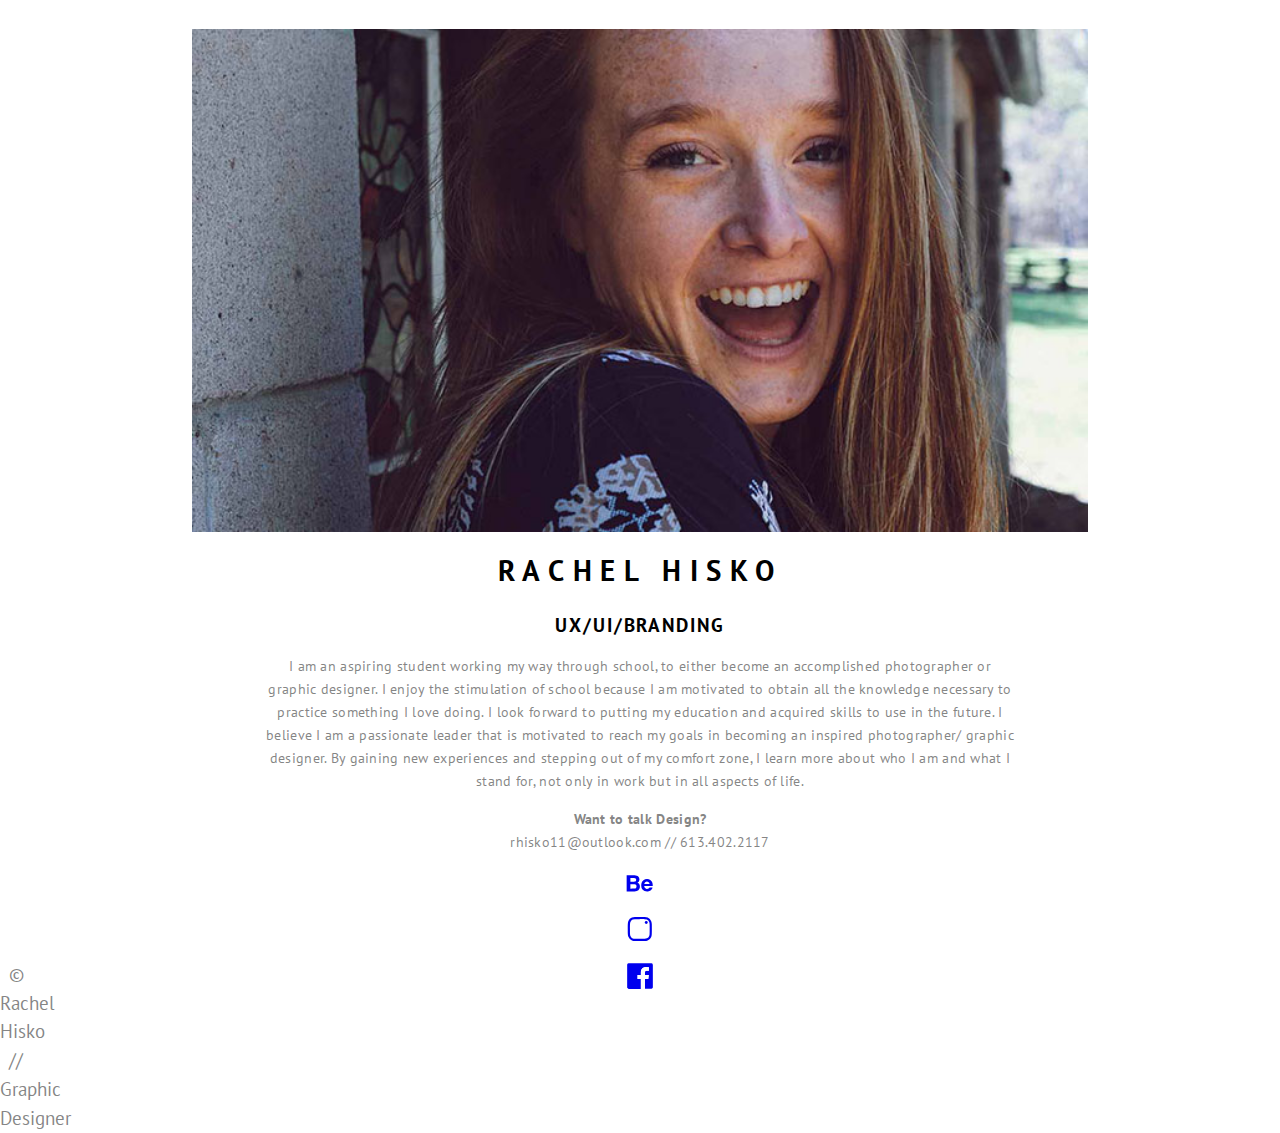
==== commit 9fe0ba38: "icons" ====
--- a/index.html
+++ b/index.html
@@ -9,6 +9,7 @@
   <link href="css/type.css" rel="stylesheet">
   <link href="css/main.css" rel="stylesheet">
   <link href="https://fonts.googleapis.com/css?family=PT+Sans:400,400i,700" rel="stylesheet">
+</head>
 
 <body class="pad-t pad-b">
 
@@ -23,13 +24,13 @@
     </div>
     <div class="text-center">
       <i class="social icon i-32 push-1-2">
-        <a href="https://www.behance.net/RHisko11"><svg><use xlink:href="images/behance.svg" /></svg></a>
+        <a href="https://www.behance.net/RHisko11"><svg id="Layer_1" data-name="Layer 1" xmlns="http://www.w3.org/2000/svg" width="2in" height="1.5in" viewBox="0 0 142 107"><title>Artboard 1</title><g id="YuMpcf"><path d="M11.8,19.2h34a32.4,32.4,0,0,1,11,1.6c5,1.8,8.8,5,10.6,10.2a19.4,19.4,0,0,1-.8,15.2A13.1,13.1,0,0,1,61,51.7l-1.3.8,3,1.5a15.2,15.2,0,0,1,7.4,10.6A21.9,21.9,0,0,1,68.5,79,19.5,19.5,0,0,1,56.8,89.5,33.8,33.8,0,0,1,46.3,91H11.8ZM28.4,78.5h.3c6.2-.1,12.4,0,18.6-.2a8.1,8.1,0,0,0,6-2.8c2.2-2.6,2.5-5.6,2.1-8.8a6.9,6.9,0,0,0-4.3-6,13.5,13.5,0,0,0-4.7-1.2c-5.7-.2-11.4-.1-17.1-.2-.9,0-1,.3-1,1.1,0,5.7,0,11.4,0,17.2C28.4,77.9,28.4,78.2,28.4,78.5Zm.1-46.8c0,.4-.1.7-.1.9,0,4.6,0,9.3,0,13.9,0,.8.2,1,1,1h14a24.8,24.8,0,0,0,4.7-.6,7.2,7.2,0,0,0,4.5-2.6A8.6,8.6,0,0,0,54,37.8c-.4-2.7-1.8-4.6-4.6-5.2a36.7,36.7,0,0,0-5.9-.8c-3.6-.1-7.1-.1-10.7-.1Z"/><path d="M127.4,67H89.8c.1.9.1,1.7.3,2.5.8,4.8,3.3,8.2,8,9.6a13.9,13.9,0,0,0,10.6-.7,8,8,0,0,0,3.5-3.4,1.8,1.8,0,0,1,1.9-1.1h12.5a13.2,13.2,0,0,1-2.5,6.3,22.7,22.7,0,0,1-14.3,9.7,30.5,30.5,0,0,1-18.4-1.2c-7.5-3-12.6-8.2-14.2-16.4a40.4,40.4,0,0,1,.6-19.3,22.2,22.2,0,0,1,8.5-12.1c5-3.6,10.7-4.9,16.7-4.7a26.4,26.4,0,0,1,13.5,3.8,22.4,22.4,0,0,1,8,9.1,28,28,0,0,1,2.7,10.8,8.8,8.8,0,0,0,.2,1Zm-14.1-9c-.2-4.1-1.7-7.5-5.4-9.4a12.3,12.3,0,0,0-12.6.2c-3.3,2-4.5,5.4-5.2,9.2Z"/><path
       </i>
       <i class=" social icon i-32 push-1-2">
-        <a href="https://www.instagram.com/hiskodesigns/"><svg><use xlink:href="images/insta.svg" /></svg></a>
+        <a href="https://www.instagram.com/hiskodesigns/"><svg id="Logo" xmlns="http://www.w3.org/2000/svg" width="95.6" height="88.1" viewBox="0 0 95.6 88.1"><title>Artboard 1</title><path d="M47.2,14.5c9.6,0,10.8,0,14.5.2A19.9,19.9,0,0,1,68.5,16a11.9,11.9,0,0,1,6.8,6.8,19.9,19.9,0,0,1,1.2,6.7c.2,3.8.2,4.9.2,14.5s0,10.8-.2,14.5a19.9,19.9,0,0,1-1.2,6.7,11.9,11.9,0,0,1-6.8,6.8,19.9,19.9,0,0,1-6.7,1.2c-3.8.2-4.9.2-14.5.2s-10.8,0-14.5-.2A19.9,19.9,0,0,1,26,72.1a11.9,11.9,0,0,1-6.8-6.8,19.9,19.9,0,0,1-1.2-6.7c-.2-3.8-.2-4.9-.2-14.5s0-10.8.2-14.5a19.9,19.9,0,0,1,1.2-6.7A11.9,11.9,0,0,1,26,16a19.9,19.9,0,0,1,6.7-1.2c3.8-.2,4.9-.2,14.5-.2m0-6.5c-9.8,0-11,0-14.8.2a26.4,26.4,0,0,0-8.7,1.7A18.4,18.4,0,0,0,13.1,20.5a26.4,26.4,0,0,0-1.7,8.7c-.2,3.8-.2,5.1-.2,14.8s0,11,.2,14.8a26.4,26.4,0,0,0,1.7,8.7A18.4,18.4,0,0,0,23.7,78.1a26.4,26.4,0,0,0,8.7,1.7c3.8.2,5.1.2,14.8.2s11,0,14.8-.2a26.4,26.4,0,0,0,8.7-1.7A18.4,18.4,0,0,0,81.4,67.6,26.4,26.4,0,0,0,83,58.9c.2-3.8.2-5.1.2-14.8s0-11-.2-14.8a26.4,26.4,0,0,0-1.7-8.7A18.4,18.4,0,0,0,70.8,9.9a26.4,26.4,0,0,0-8.7-1.7C58.2,8.1,57,8,47.2,8Z"/></path> d="M47.2,25.5A18.5,18.5,0,1,0,65.7,44,18.5,18.5,0,0,0,47.2,25.5Zm0,30.5a12,12,0,1,1,12-12A12,12,0,0,1,47.2,56Z"/><circle cx="66.5" cy="24.8" r="4.3"/></svg></a>
       </i>
       <i class="social icon i-32 push-1-2">
-        <a href="https://www.facebook.com/rhlovephotography/?ref=bookmarks"><svg><use xlink:href="images/facebook.svg" /></svg></a>
+        <a href="https://www.facebook.com/rhlovephotography/?ref=bookmarks"><svg id="Layer_1" data-name="Layer 1" xmlns="http://www.w3.org/2000/svg" width="1.1in" height="1.2in" viewBox="0 0 81.5 82.9"><title>Artboard 1</title><path d="M7.5,71.5V11.4a3.6,3.6,0,0,1,3.7-3.2h59A3.7,3.7,0,0,1,74.1,12q0,29.5,0,59a3.7,3.7,0,0,1-3.8,3.8H53.5V49.1h8.6L63.5,39H53.5v-.4c0-1.9,0-3.8,0-5.7a17.1,17.1,0,0,1,.1-1.9,3.3,3.3,0,0,1,2.7-3l2.2-.3h5.3v-.4q0-1.6,0-3.3t0-5.1c0-.2,0-.3-.2-.4H62.2l-6.3-.2a13.8,13.8,0,0,0-3.6.4,11.1,11.1,0,0,0-7.8,5.9,14.1,14.1,0,0,0-1.5,6.2c0,2.6,0,5.1,0,7.7,0,.1,0,.3,0,.4H34.4V49.1H43V74.9H11.2A3.7,3.7,0,0,1,7.6,72Z"/><path d="M7.5,71.5V72a3.7,3.7,0,0,0,3.6,2.9H43V49.1H34.4V39h8.7c0-.2,0-.3,0-.4,0-2.6,0-5.1,0-7.7a14.1,14.1,0,0,1,1.5-6.2,11.1,11.1,0,0,1,7.8-5.9,13.8,13.8,0,0,1,3.6-.4l6.3.2h1.3c.3,0,.2.2.2.4q0,2.5,0,5.1t0,3.3v.4H58.5l-2.2.3a3.3,3.3,0,0,0-2.7,3,17.1,17.1,0,0,0-.1,1.9c0,1.9,0,3.8,0,5.7V39h9.9L62.2,49.1H53.5V74.9H70.3a3.7,3.7,0,0,0,3.8-3.8q0-29.5,0-59a3.7,3.7,0,0,0-3.8-3.8h-59a3.6,3.6,0,0,0-3.7,3.2V8.2H74.2V74.9H7.5Z" fill="#fff"/></svg></a>
       </i>
     </div>
   </div>
--- a/css/main.css
+++ b/css/main.css
@@ -1,26 +1,26 @@
 html {
-  font-family: 'PT Sans', sans-serif;
+  font-family: "PT Sans", sans-serif;
   font-weight: 400;
 }
 
 h1 {
   text-transform: uppercase;
-  letter-spacing: 0.08em;
+  letter-spacing: .3em;
   font-size: 1.5rem;
 }
 
 .job-title {
   text-transform: uppercase;
-  letter-spacing: .01em;
+  letter-spacing: .1em;
   font-size: 1rem;
   font-weight: 700;
 }
 
 .main-text {
-  font-size: 1rem;
+  font-size: 0.75rem;
   line-height: 1.6em;
-  letter-spacing: .01em;
-  color: rgba(51,51,51,.6);
+  letter-spacing: .015rem;
+  color: rgba(51, 51, 51, .6);
   width: 700px;
 }
 
@@ -30,7 +30,7 @@
 }
 
 footer {
-  color: rgba(51,51,51,.6);
+  color: rgba(51, 51, 51, .6);
   font-size: 1rem;
   text-align: center;
   font-style: normal;
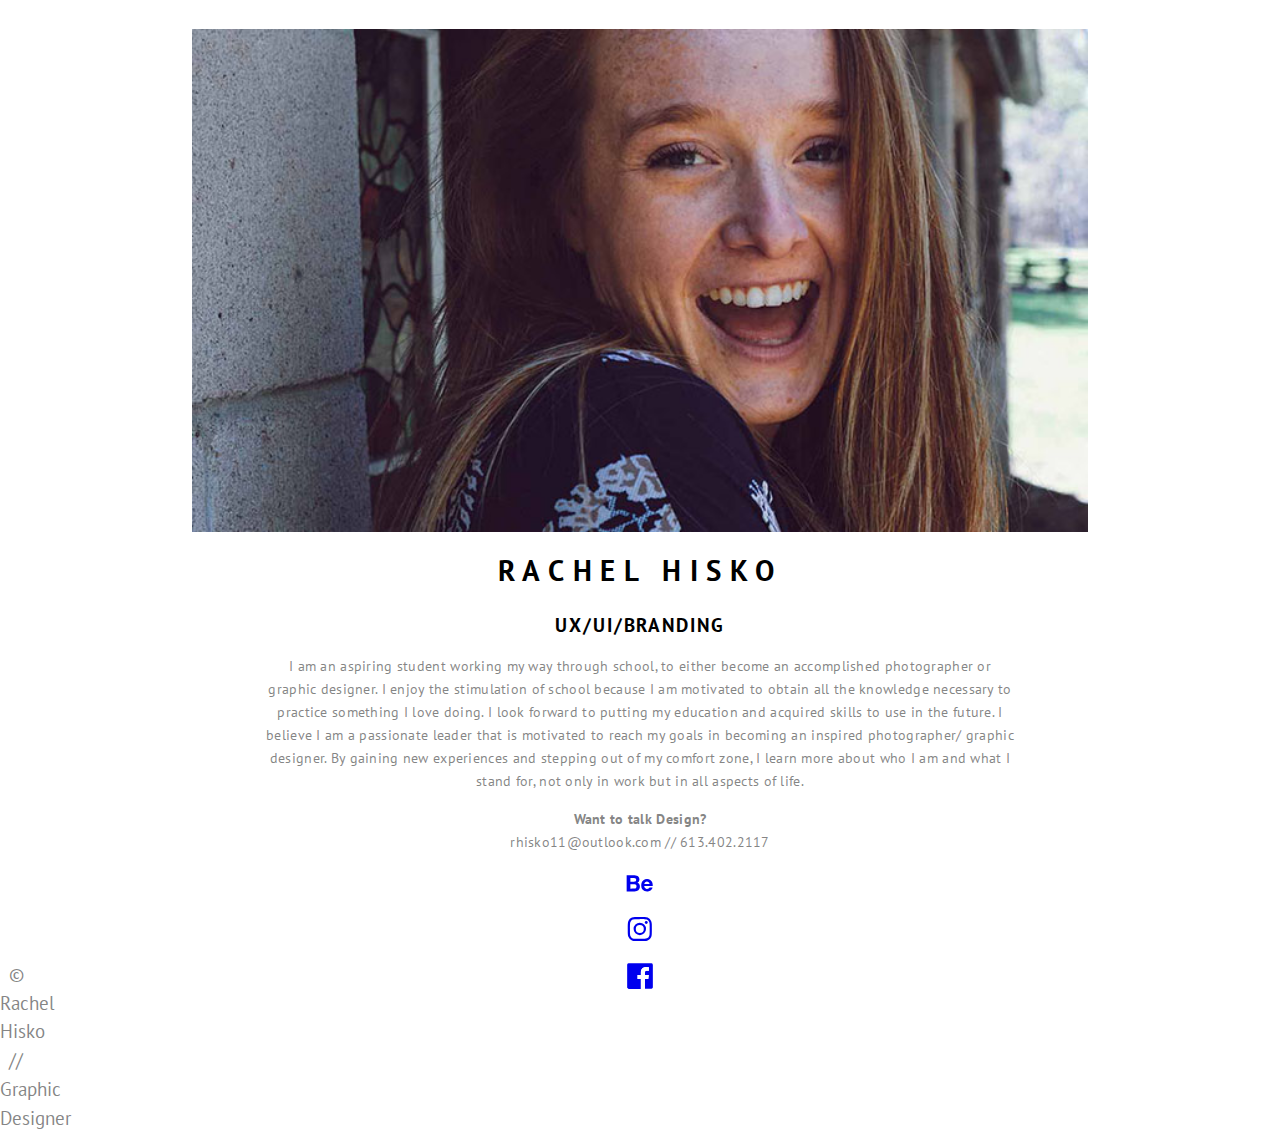
==== commit 0b1a29ab: "trying to make it not purple" ====
--- a/index.html
+++ b/index.html
@@ -27,7 +27,7 @@
         <a href="https://www.behance.net/RHisko11"><svg id="Layer_1" data-name="Layer 1" xmlns="http://www.w3.org/2000/svg" width="2in" height="1.5in" viewBox="0 0 142 107"><title>Artboard 1</title><g id="YuMpcf"><path d="M11.8,19.2h34a32.4,32.4,0,0,1,11,1.6c5,1.8,8.8,5,10.6,10.2a19.4,19.4,0,0,1-.8,15.2A13.1,13.1,0,0,1,61,51.7l-1.3.8,3,1.5a15.2,15.2,0,0,1,7.4,10.6A21.9,21.9,0,0,1,68.5,79,19.5,19.5,0,0,1,56.8,89.5,33.8,33.8,0,0,1,46.3,91H11.8ZM28.4,78.5h.3c6.2-.1,12.4,0,18.6-.2a8.1,8.1,0,0,0,6-2.8c2.2-2.6,2.5-5.6,2.1-8.8a6.9,6.9,0,0,0-4.3-6,13.5,13.5,0,0,0-4.7-1.2c-5.7-.2-11.4-.1-17.1-.2-.9,0-1,.3-1,1.1,0,5.7,0,11.4,0,17.2C28.4,77.9,28.4,78.2,28.4,78.5Zm.1-46.8c0,.4-.1.7-.1.9,0,4.6,0,9.3,0,13.9,0,.8.2,1,1,1h14a24.8,24.8,0,0,0,4.7-.6,7.2,7.2,0,0,0,4.5-2.6A8.6,8.6,0,0,0,54,37.8c-.4-2.7-1.8-4.6-4.6-5.2a36.7,36.7,0,0,0-5.9-.8c-3.6-.1-7.1-.1-10.7-.1Z"/><path d="M127.4,67H89.8c.1.9.1,1.7.3,2.5.8,4.8,3.3,8.2,8,9.6a13.9,13.9,0,0,0,10.6-.7,8,8,0,0,0,3.5-3.4,1.8,1.8,0,0,1,1.9-1.1h12.5a13.2,13.2,0,0,1-2.5,6.3,22.7,22.7,0,0,1-14.3,9.7,30.5,30.5,0,0,1-18.4-1.2c-7.5-3-12.6-8.2-14.2-16.4a40.4,40.4,0,0,1,.6-19.3,22.2,22.2,0,0,1,8.5-12.1c5-3.6,10.7-4.9,16.7-4.7a26.4,26.4,0,0,1,13.5,3.8,22.4,22.4,0,0,1,8,9.1,28,28,0,0,1,2.7,10.8,8.8,8.8,0,0,0,.2,1Zm-14.1-9c-.2-4.1-1.7-7.5-5.4-9.4a12.3,12.3,0,0,0-12.6.2c-3.3,2-4.5,5.4-5.2,9.2Z"/><path
       </i>
       <i class=" social icon i-32 push-1-2">
-        <a href="https://www.instagram.com/hiskodesigns/"><svg id="Logo" xmlns="http://www.w3.org/2000/svg" width="95.6" height="88.1" viewBox="0 0 95.6 88.1"><title>Artboard 1</title><path d="M47.2,14.5c9.6,0,10.8,0,14.5.2A19.9,19.9,0,0,1,68.5,16a11.9,11.9,0,0,1,6.8,6.8,19.9,19.9,0,0,1,1.2,6.7c.2,3.8.2,4.9.2,14.5s0,10.8-.2,14.5a19.9,19.9,0,0,1-1.2,6.7,11.9,11.9,0,0,1-6.8,6.8,19.9,19.9,0,0,1-6.7,1.2c-3.8.2-4.9.2-14.5.2s-10.8,0-14.5-.2A19.9,19.9,0,0,1,26,72.1a11.9,11.9,0,0,1-6.8-6.8,19.9,19.9,0,0,1-1.2-6.7c-.2-3.8-.2-4.9-.2-14.5s0-10.8.2-14.5a19.9,19.9,0,0,1,1.2-6.7A11.9,11.9,0,0,1,26,16a19.9,19.9,0,0,1,6.7-1.2c3.8-.2,4.9-.2,14.5-.2m0-6.5c-9.8,0-11,0-14.8.2a26.4,26.4,0,0,0-8.7,1.7A18.4,18.4,0,0,0,13.1,20.5a26.4,26.4,0,0,0-1.7,8.7c-.2,3.8-.2,5.1-.2,14.8s0,11,.2,14.8a26.4,26.4,0,0,0,1.7,8.7A18.4,18.4,0,0,0,23.7,78.1a26.4,26.4,0,0,0,8.7,1.7c3.8.2,5.1.2,14.8.2s11,0,14.8-.2a26.4,26.4,0,0,0,8.7-1.7A18.4,18.4,0,0,0,81.4,67.6,26.4,26.4,0,0,0,83,58.9c.2-3.8.2-5.1.2-14.8s0-11-.2-14.8a26.4,26.4,0,0,0-1.7-8.7A18.4,18.4,0,0,0,70.8,9.9a26.4,26.4,0,0,0-8.7-1.7C58.2,8.1,57,8,47.2,8Z"/></path> d="M47.2,25.5A18.5,18.5,0,1,0,65.7,44,18.5,18.5,0,0,0,47.2,25.5Zm0,30.5a12,12,0,1,1,12-12A12,12,0,0,1,47.2,56Z"/><circle cx="66.5" cy="24.8" r="4.3"/></svg></a>
+        <a href="https://www.instagram.com/hiskodesigns/"><svg id="Logo" xmlns="http://www.w3.org/2000/svg" width="95.6" height="88.1" viewBox="0 0 95.6 88.1"><title>insta</title><path d="M47.2,14.5c9.6,0,10.8,0,14.5.2A19.9,19.9,0,0,1,68.5,16a11.9,11.9,0,0,1,6.8,6.8,19.9,19.9,0,0,1,1.2,6.7c.2,3.8.2,4.9.2,14.5s0,10.8-.2,14.5a19.9,19.9,0,0,1-1.2,6.7,11.9,11.9,0,0,1-6.8,6.8,19.9,19.9,0,0,1-6.7,1.2c-3.8.2-4.9.2-14.5.2s-10.8,0-14.5-.2A19.9,19.9,0,0,1,26,72.1a11.9,11.9,0,0,1-6.8-6.8,19.9,19.9,0,0,1-1.2-6.7c-.2-3.8-.2-4.9-.2-14.5s0-10.8.2-14.5a19.9,19.9,0,0,1,1.2-6.7A11.9,11.9,0,0,1,26,16a19.9,19.9,0,0,1,6.7-1.2c3.8-.2,4.9-.2,14.5-.2m0-6.5c-9.8,0-11,0-14.8.2a26.4,26.4,0,0,0-8.7,1.7A18.4,18.4,0,0,0,13.1,20.5a26.4,26.4,0,0,0-1.7,8.7c-.2,3.8-.2,5.1-.2,14.8s0,11,.2,14.8a26.4,26.4,0,0,0,1.7,8.7A18.4,18.4,0,0,0,23.7,78.1a26.4,26.4,0,0,0,8.7,1.7c3.8.2,5.1.2,14.8.2s11,0,14.8-.2a26.4,26.4,0,0,0,8.7-1.7A18.4,18.4,0,0,0,81.4,67.6,26.4,26.4,0,0,0,83,58.9c.2-3.8.2-5.1.2-14.8s0-11-.2-14.8a26.4,26.4,0,0,0-1.7-8.7A18.4,18.4,0,0,0,70.8,9.9a26.4,26.4,0,0,0-8.7-1.7C58.2,8.1,57,8,47.2,8Z"/><path d="M47.2,25.5A18.5,18.5,0,1,0,65.7,44,18.5,18.5,0,0,0,47.2,25.5Zm0,30.5a12,12,0,1,1,12-12A12,12,0,0,1,47.2,56Z"/><circle cx="66.5" cy="24.8" r="4.3"/></svg></a>
       </i>
       <i class="social icon i-32 push-1-2">
         <a href="https://www.facebook.com/rhlovephotography/?ref=bookmarks"><svg id="Layer_1" data-name="Layer 1" xmlns="http://www.w3.org/2000/svg" width="1.1in" height="1.2in" viewBox="0 0 81.5 82.9"><title>Artboard 1</title><path d="M7.5,71.5V11.4a3.6,3.6,0,0,1,3.7-3.2h59A3.7,3.7,0,0,1,74.1,12q0,29.5,0,59a3.7,3.7,0,0,1-3.8,3.8H53.5V49.1h8.6L63.5,39H53.5v-.4c0-1.9,0-3.8,0-5.7a17.1,17.1,0,0,1,.1-1.9,3.3,3.3,0,0,1,2.7-3l2.2-.3h5.3v-.4q0-1.6,0-3.3t0-5.1c0-.2,0-.3-.2-.4H62.2l-6.3-.2a13.8,13.8,0,0,0-3.6.4,11.1,11.1,0,0,0-7.8,5.9,14.1,14.1,0,0,0-1.5,6.2c0,2.6,0,5.1,0,7.7,0,.1,0,.3,0,.4H34.4V49.1H43V74.9H11.2A3.7,3.7,0,0,1,7.6,72Z"/><path d="M7.5,71.5V72a3.7,3.7,0,0,0,3.6,2.9H43V49.1H34.4V39h8.7c0-.2,0-.3,0-.4,0-2.6,0-5.1,0-7.7a14.1,14.1,0,0,1,1.5-6.2,11.1,11.1,0,0,1,7.8-5.9,13.8,13.8,0,0,1,3.6-.4l6.3.2h1.3c.3,0,.2.2.2.4q0,2.5,0,5.1t0,3.3v.4H58.5l-2.2.3a3.3,3.3,0,0,0-2.7,3,17.1,17.1,0,0,0-.1,1.9c0,1.9,0,3.8,0,5.7V39h9.9L62.2,49.1H53.5V74.9H70.3a3.7,3.7,0,0,0,3.8-3.8q0-29.5,0-59a3.7,3.7,0,0,0-3.8-3.8h-59a3.6,3.6,0,0,0-3.7,3.2V8.2H74.2V74.9H7.5Z" fill="#fff"/></svg></a>
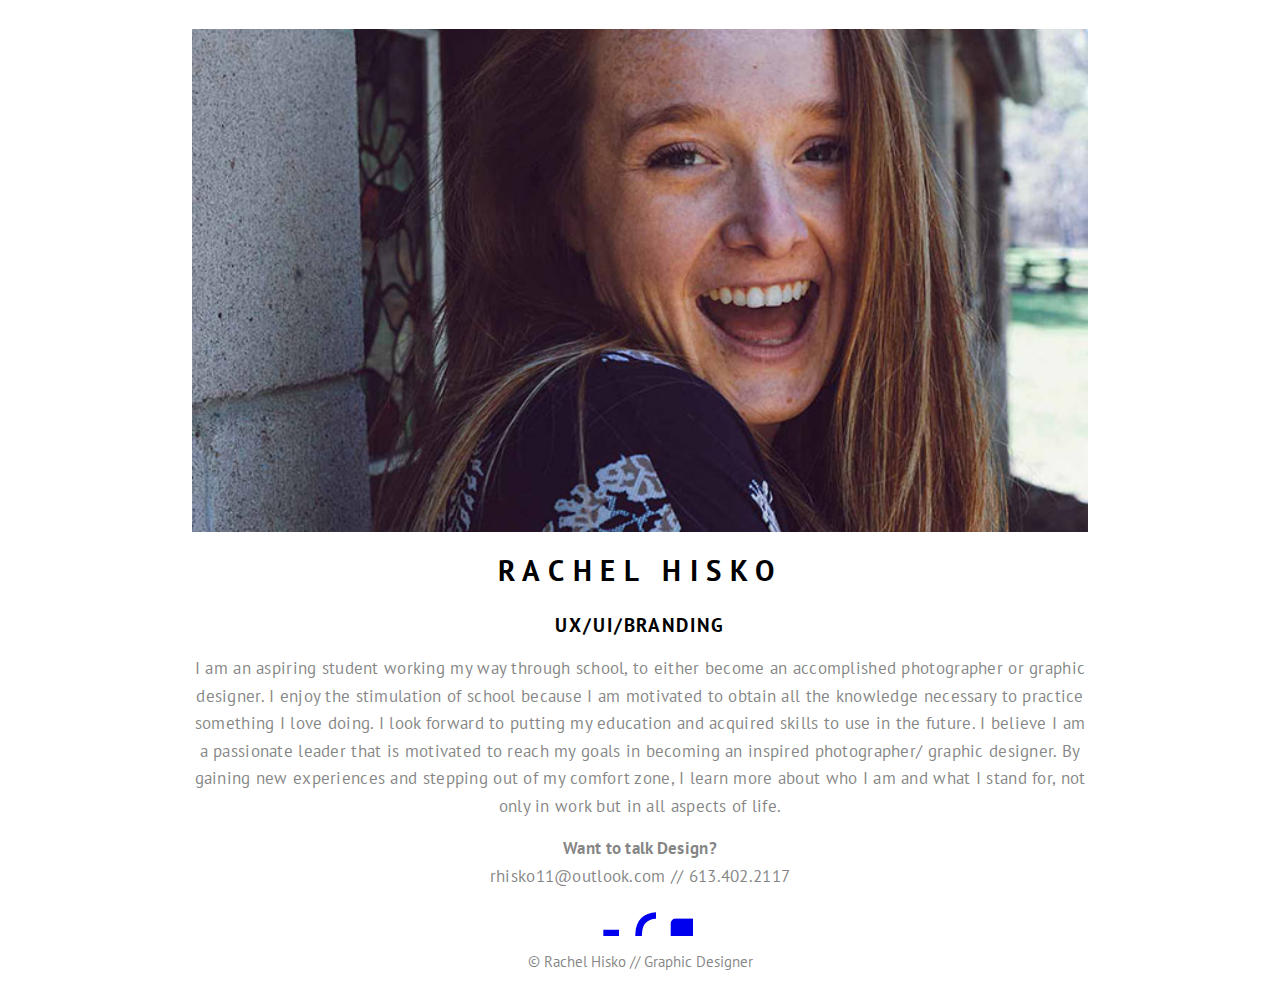
==== commit b82968e4: "Trying to get my icons to show up" ====
--- a/index.html
+++ b/index.html
@@ -24,13 +24,13 @@
     </div>
     <div class="text-center">
       <i class="social icon i-32 push-1-2">
-        <a href="https://www.behance.net/RHisko11"><svg id="Layer_1" data-name="Layer 1" xmlns="http://www.w3.org/2000/svg" width="2in" height="1.5in" viewBox="0 0 142 107"><title>Artboard 1</title><g id="YuMpcf"><path d="M11.8,19.2h34a32.4,32.4,0,0,1,11,1.6c5,1.8,8.8,5,10.6,10.2a19.4,19.4,0,0,1-.8,15.2A13.1,13.1,0,0,1,61,51.7l-1.3.8,3,1.5a15.2,15.2,0,0,1,7.4,10.6A21.9,21.9,0,0,1,68.5,79,19.5,19.5,0,0,1,56.8,89.5,33.8,33.8,0,0,1,46.3,91H11.8ZM28.4,78.5h.3c6.2-.1,12.4,0,18.6-.2a8.1,8.1,0,0,0,6-2.8c2.2-2.6,2.5-5.6,2.1-8.8a6.9,6.9,0,0,0-4.3-6,13.5,13.5,0,0,0-4.7-1.2c-5.7-.2-11.4-.1-17.1-.2-.9,0-1,.3-1,1.1,0,5.7,0,11.4,0,17.2C28.4,77.9,28.4,78.2,28.4,78.5Zm.1-46.8c0,.4-.1.7-.1.9,0,4.6,0,9.3,0,13.9,0,.8.2,1,1,1h14a24.8,24.8,0,0,0,4.7-.6,7.2,7.2,0,0,0,4.5-2.6A8.6,8.6,0,0,0,54,37.8c-.4-2.7-1.8-4.6-4.6-5.2a36.7,36.7,0,0,0-5.9-.8c-3.6-.1-7.1-.1-10.7-.1Z"/><path d="M127.4,67H89.8c.1.9.1,1.7.3,2.5.8,4.8,3.3,8.2,8,9.6a13.9,13.9,0,0,0,10.6-.7,8,8,0,0,0,3.5-3.4,1.8,1.8,0,0,1,1.9-1.1h12.5a13.2,13.2,0,0,1-2.5,6.3,22.7,22.7,0,0,1-14.3,9.7,30.5,30.5,0,0,1-18.4-1.2c-7.5-3-12.6-8.2-14.2-16.4a40.4,40.4,0,0,1,.6-19.3,22.2,22.2,0,0,1,8.5-12.1c5-3.6,10.7-4.9,16.7-4.7a26.4,26.4,0,0,1,13.5,3.8,22.4,22.4,0,0,1,8,9.1,28,28,0,0,1,2.7,10.8,8.8,8.8,0,0,0,.2,1Zm-14.1-9c-.2-4.1-1.7-7.5-5.4-9.4a12.3,12.3,0,0,0-12.6.2c-3.3,2-4.5,5.4-5.2,9.2Z"/><path
+        <a class="icon-link" href="https://www.behance.net/RHisko11"><svg><use xlink:href="images/behance.svg" /></svg></a>
       </i>
       <i class=" social icon i-32 push-1-2">
-        <a href="https://www.instagram.com/hiskodesigns/"><svg id="Logo" xmlns="http://www.w3.org/2000/svg" width="95.6" height="88.1" viewBox="0 0 95.6 88.1"><title>insta</title><path d="M47.2,14.5c9.6,0,10.8,0,14.5.2A19.9,19.9,0,0,1,68.5,16a11.9,11.9,0,0,1,6.8,6.8,19.9,19.9,0,0,1,1.2,6.7c.2,3.8.2,4.9.2,14.5s0,10.8-.2,14.5a19.9,19.9,0,0,1-1.2,6.7,11.9,11.9,0,0,1-6.8,6.8,19.9,19.9,0,0,1-6.7,1.2c-3.8.2-4.9.2-14.5.2s-10.8,0-14.5-.2A19.9,19.9,0,0,1,26,72.1a11.9,11.9,0,0,1-6.8-6.8,19.9,19.9,0,0,1-1.2-6.7c-.2-3.8-.2-4.9-.2-14.5s0-10.8.2-14.5a19.9,19.9,0,0,1,1.2-6.7A11.9,11.9,0,0,1,26,16a19.9,19.9,0,0,1,6.7-1.2c3.8-.2,4.9-.2,14.5-.2m0-6.5c-9.8,0-11,0-14.8.2a26.4,26.4,0,0,0-8.7,1.7A18.4,18.4,0,0,0,13.1,20.5a26.4,26.4,0,0,0-1.7,8.7c-.2,3.8-.2,5.1-.2,14.8s0,11,.2,14.8a26.4,26.4,0,0,0,1.7,8.7A18.4,18.4,0,0,0,23.7,78.1a26.4,26.4,0,0,0,8.7,1.7c3.8.2,5.1.2,14.8.2s11,0,14.8-.2a26.4,26.4,0,0,0,8.7-1.7A18.4,18.4,0,0,0,81.4,67.6,26.4,26.4,0,0,0,83,58.9c.2-3.8.2-5.1.2-14.8s0-11-.2-14.8a26.4,26.4,0,0,0-1.7-8.7A18.4,18.4,0,0,0,70.8,9.9a26.4,26.4,0,0,0-8.7-1.7C58.2,8.1,57,8,47.2,8Z"/><path d="M47.2,25.5A18.5,18.5,0,1,0,65.7,44,18.5,18.5,0,0,0,47.2,25.5Zm0,30.5a12,12,0,1,1,12-12A12,12,0,0,1,47.2,56Z"/><circle cx="66.5" cy="24.8" r="4.3"/></svg></a>
+        <a class="icon-link" href="https://www.instagram.com/hiskodesigns/"><svg><use xlink:href="images/insta.svg" /></svg></a>
       </i>
       <i class="social icon i-32 push-1-2">
-        <a href="https://www.facebook.com/rhlovephotography/?ref=bookmarks"><svg id="Layer_1" data-name="Layer 1" xmlns="http://www.w3.org/2000/svg" width="1.1in" height="1.2in" viewBox="0 0 81.5 82.9"><title>Artboard 1</title><path d="M7.5,71.5V11.4a3.6,3.6,0,0,1,3.7-3.2h59A3.7,3.7,0,0,1,74.1,12q0,29.5,0,59a3.7,3.7,0,0,1-3.8,3.8H53.5V49.1h8.6L63.5,39H53.5v-.4c0-1.9,0-3.8,0-5.7a17.1,17.1,0,0,1,.1-1.9,3.3,3.3,0,0,1,2.7-3l2.2-.3h5.3v-.4q0-1.6,0-3.3t0-5.1c0-.2,0-.3-.2-.4H62.2l-6.3-.2a13.8,13.8,0,0,0-3.6.4,11.1,11.1,0,0,0-7.8,5.9,14.1,14.1,0,0,0-1.5,6.2c0,2.6,0,5.1,0,7.7,0,.1,0,.3,0,.4H34.4V49.1H43V74.9H11.2A3.7,3.7,0,0,1,7.6,72Z"/><path d="M7.5,71.5V72a3.7,3.7,0,0,0,3.6,2.9H43V49.1H34.4V39h8.7c0-.2,0-.3,0-.4,0-2.6,0-5.1,0-7.7a14.1,14.1,0,0,1,1.5-6.2,11.1,11.1,0,0,1,7.8-5.9,13.8,13.8,0,0,1,3.6-.4l6.3.2h1.3c.3,0,.2.2.2.4q0,2.5,0,5.1t0,3.3v.4H58.5l-2.2.3a3.3,3.3,0,0,0-2.7,3,17.1,17.1,0,0,0-.1,1.9c0,1.9,0,3.8,0,5.7V39h9.9L62.2,49.1H53.5V74.9H70.3a3.7,3.7,0,0,0,3.8-3.8q0-29.5,0-59a3.7,3.7,0,0,0-3.8-3.8h-59a3.6,3.6,0,0,0-3.7,3.2V8.2H74.2V74.9H7.5Z" fill="#fff"/></svg></a>
+        <a class="icon-link" href="https://www.facebook.com/rhlovephotography/?ref=bookmarks"><svg><use xlink:href="images/facebook.svg" /></svg></a>
       </i>
     </div>
   </div>
--- a/css/modules.css
+++ b/css/modules.css
@@ -78,7 +78,8 @@
   border: 0;
 }
 
-.img-flex {
+.img-flex,
+.img-flex img {
   display: block;
   width: 100%;
 }
--- a/css/main.css
+++ b/css/main.css
@@ -17,7 +17,7 @@
 }
 
 .main-text {
-  font-size: 0.75rem;
+  font-size: .90rem;
   line-height: 1.6em;
   letter-spacing: .015rem;
   color: rgba(51, 51, 51, .6);
@@ -31,7 +31,7 @@
 
 footer {
   color: rgba(51, 51, 51, .6);
-  font-size: 1rem;
+  font-size: .80rem;
   text-align: center;
   font-style: normal;
 }
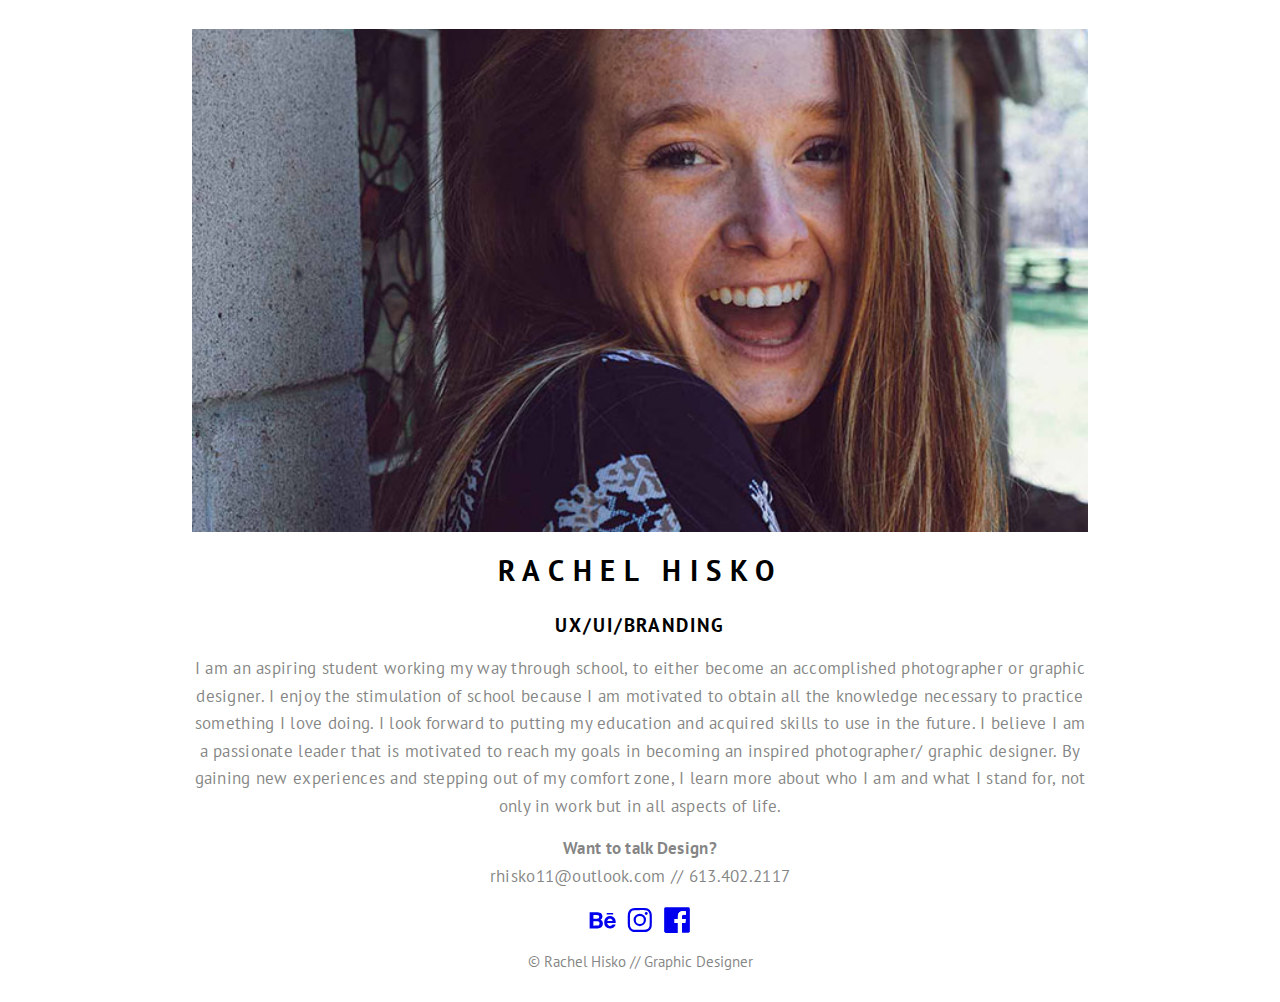
==== commit 48b7ac45: "sprite sheet" ====
--- a/index.html
+++ b/index.html
@@ -24,13 +24,13 @@
     </div>
     <div class="text-center">
       <i class="social icon i-32 push-1-2">
-        <a class="icon-link" href="https://www.behance.net/RHisko11"><svg><use xlink:href="images/behance.svg" /></svg></a>
+        <a class="icon-link" href="https://www.behance.net/RHisko11"><svg><use xlink:href="images/icons.svg#behance" /></svg></a>
       </i>
       <i class=" social icon i-32 push-1-2">
-        <a class="icon-link" href="https://www.instagram.com/hiskodesigns/"><svg><use xlink:href="images/insta.svg" /></svg></a>
+        <a class="icon-link" href="https://www.instagram.com/hiskodesigns/"><svg><use xlink:href="images/icons.svg#insta" /></svg></a>
       </i>
       <i class="social icon i-32 push-1-2">
-        <a class="icon-link" href="https://www.facebook.com/rhlovephotography/?ref=bookmarks"><svg><use xlink:href="images/facebook.svg" /></svg></a>
+        <a class="icon-link" href="https://www.facebook.com/rhlovephotography/?ref=bookmarks"><svg><use xlink:href="images/icons.svg#facebook" /></svg></a>
       </i>
     </div>
   </div>
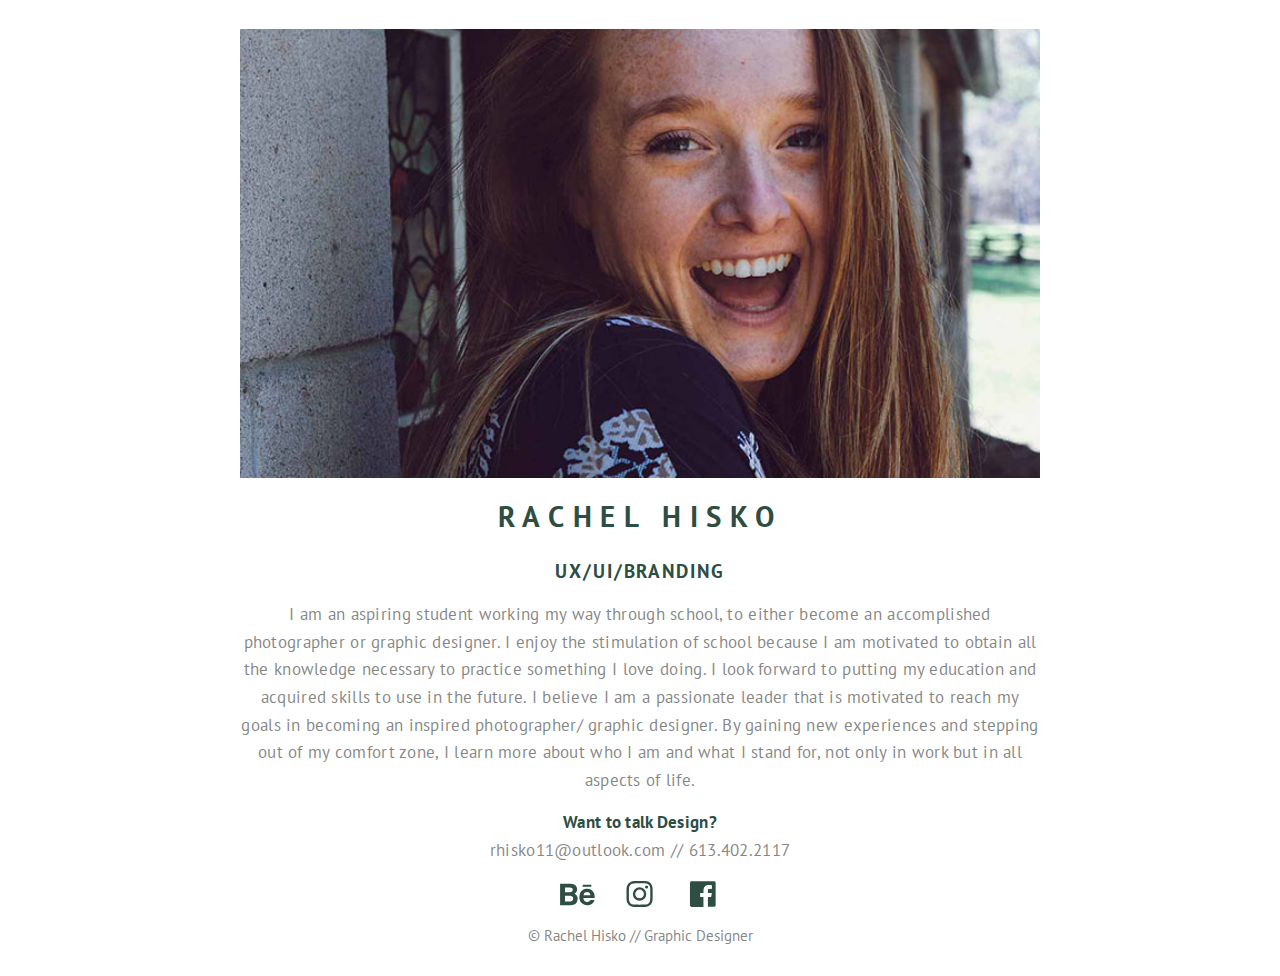
==== commit 17427da5: "making it appealling" ====
--- a/index.html
+++ b/index.html
@@ -19,18 +19,18 @@
     <p class="job-title text-center wrapper push-1-2">ux/ui/branding</p>
     <p class="main-text text-center wrapper push-1-2">I am an aspiring student working my way through school, to either become an accomplished photographer or graphic designer. I enjoy the stimulation of school because I am motivated to obtain all the knowledge necessary to practice something I love doing. I look forward to putting my education and acquired skills to use in the future. I believe I am a passionate leader that is motivated to reach my goals in becoming an inspired photographer/ graphic designer. By gaining new experiences and stepping out of my comfort zone, I learn more about who I am and what I stand for, not only in work but in all aspects of life.</p>
     <div class="main-text text-center wrapper">
-      <p class="push-0 bold">Want to talk Design?</p>
+      <p class="push-0 bold subtitle">Want to talk Design?</p>
       <p class="main-text text-center wrapper push-1-2">rhisko11@outlook.com // 613.402.2117</p>
     </div>
     <div class="text-center">
-      <i class="social icon i-32 push-1-2">
-        <a class="icon-link" href="https://www.behance.net/RHisko11"><svg><use xlink:href="images/icons.svg#behance" /></svg></a>
+      <i class="icon i-32 push-1-2 gutter">
+        <a class="social icon-link" href="https://www.behance.net/RHisko11"><svg><use xlink:href="images/icons.svg#behance" /></svg></a>
       </i>
-      <i class=" social icon i-32 push-1-2">
-        <a class="icon-link" href="https://www.instagram.com/hiskodesigns/"><svg><use xlink:href="images/icons.svg#insta" /></svg></a>
+      <i class="icon i-32 push-1-2 gutter">
+        <a class="icon-link social" href="https://www.instagram.com/hiskodesigns/"><svg><use xlink:href="images/icons.svg#insta" /></svg></a>
       </i>
-      <i class="social icon i-32 push-1-2">
-        <a class="icon-link" href="https://www.facebook.com/rhlovephotography/?ref=bookmarks"><svg><use xlink:href="images/icons.svg#facebook" /></svg></a>
+      <i class="icon i-32 push-1-2 gutter">
+        <a class="icon-link social" href="https://www.facebook.com/rhlovephotography/?ref=bookmarks"><svg><use xlink:href="images/icons.svg#facebook" /></svg></a>
       </i>
     </div>
   </div>
--- a/css/main.css
+++ b/css/main.css
@@ -7,6 +7,7 @@
   text-transform: uppercase;
   letter-spacing: .3em;
   font-size: 1.5rem;
+  color: #2e4d43;
 }
 
 .job-title {
@@ -14,24 +15,25 @@
   letter-spacing: .1em;
   font-size: 1rem;
   font-weight: 700;
+  color: #2e4d43;
 }
 
 .main-text {
-  font-size: .90rem;
+  font-size: .9rem;
   line-height: 1.6em;
   letter-spacing: .015rem;
   color: rgba(51, 51, 51, .6);
-  width: 700px;
+  max-width: 800px;
 }
 
 .resize {
-  width: 700rem;
+  max-width: 800px;
   height: auto;
 }
 
 footer {
   color: rgba(51, 51, 51, .6);
-  font-size: .80rem;
+  font-size: .8rem;
   text-align: center;
   font-style: normal;
 }
@@ -41,3 +43,15 @@
   margin-right: auto;
   width: 70%;
 }
+
+.social {
+  color: #2e4d43;
+}
+
+a:hover {
+  color: #728778;
+}
+
+.subtitle {
+  color: #2e4d43;
+}
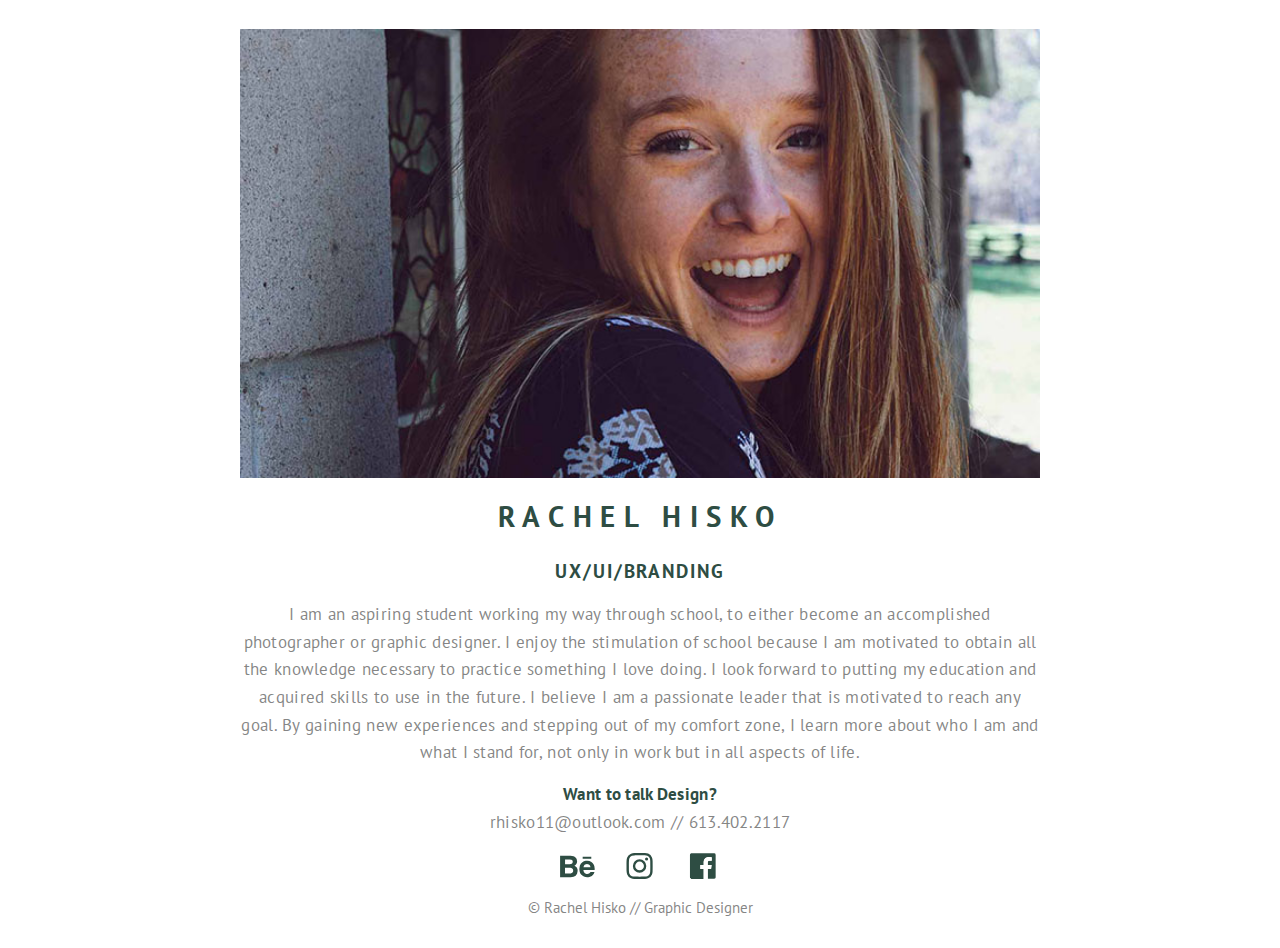
==== commit 964cbba2: "Changing wording" ====
--- a/index.html
+++ b/index.html
@@ -17,7 +17,7 @@
     <img class="resize wrapper img-flex push-1-2" src="images/me.jpg" alt="">
     <h1 class="text-center push-1-2">Rachel Hisko</h1>
     <p class="job-title text-center wrapper push-1-2">ux/ui/branding</p>
-    <p class="main-text text-center wrapper push-1-2">I am an aspiring student working my way through school, to either become an accomplished photographer or graphic designer. I enjoy the stimulation of school because I am motivated to obtain all the knowledge necessary to practice something I love doing. I look forward to putting my education and acquired skills to use in the future. I believe I am a passionate leader that is motivated to reach my goals in becoming an inspired photographer/ graphic designer. By gaining new experiences and stepping out of my comfort zone, I learn more about who I am and what I stand for, not only in work but in all aspects of life.</p>
+    <p class="main-text text-center wrapper push-1-2">I am an aspiring student working my way through school, to either become an accomplished photographer or graphic designer. I enjoy the stimulation of school because I am motivated to obtain all the knowledge necessary to practice something I love doing. I look forward to putting my education and acquired skills to use in the future. I believe I am a passionate leader that is motivated to reach any goal. By gaining new experiences and stepping out of my comfort zone, I learn more about who I am and what I stand for, not only in work but in all aspects of life.</p>
     <div class="main-text text-center wrapper">
       <p class="push-0 bold subtitle">Want to talk Design?</p>
       <p class="main-text text-center wrapper push-1-2">rhisko11@outlook.com // 613.402.2117</p>
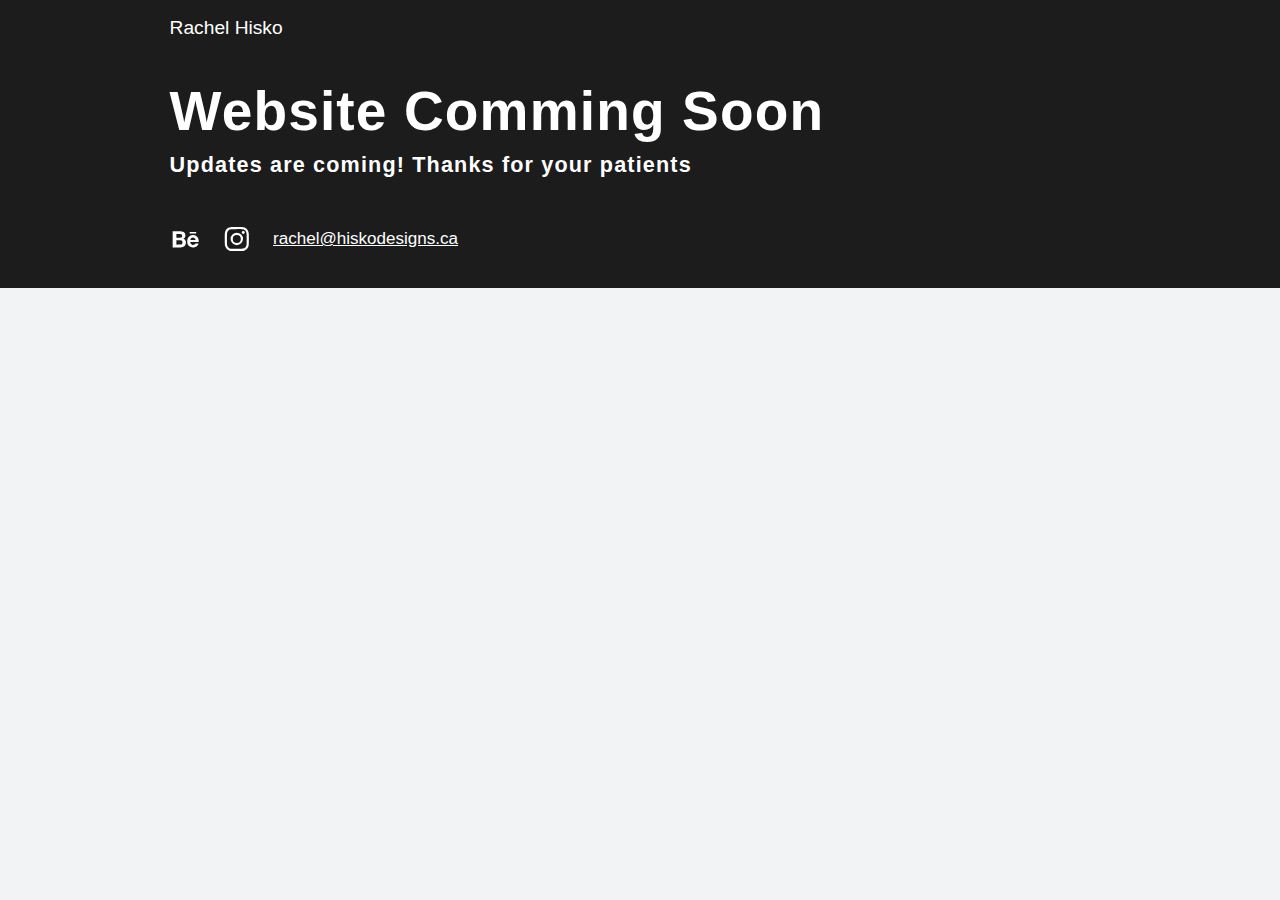
==== commit 1083b66d: "updates to page" ====
--- a/index.html
+++ b/index.html
@@ -11,35 +11,42 @@
   <link href="https://fonts.googleapis.com/css?family=PT+Sans:400,400i,700" rel="stylesheet">
 </head>
 
-<body class="pad-t pad-b">
+<body>
 
-  <div>
-    <img class="resize wrapper img-flex push-1-2" src="images/me.jpg" alt="">
-    <h1 class="text-center push-1-2">Rachel Hisko</h1>
-    <p class="job-title text-center wrapper push-1-2">ux/ui/branding</p>
-    <p class="main-text text-center wrapper push-1-2">I am an aspiring student working my way through school, to either become an accomplished photographer or graphic designer. I enjoy the stimulation of school because I am motivated to obtain all the knowledge necessary to practice something I love doing. I look forward to putting my education and acquired skills to use in the future. I believe I am a passionate leader that is motivated to reach any goal. By gaining new experiences and stepping out of my comfort zone, I learn more about who I am and what I stand for, not only in work but in all aspects of life.</p>
-    <div class="main-text text-center wrapper">
-      <p class="push-0 bold subtitle">Want to talk Design?</p>
-      <p class="main-text text-center wrapper push-1-2">rhisko11@outlook.com // 613.402.2117</p>
+  <header class="banner push">
+
+    <div class="wrapper pad-t-1-2 push-2 gutter">
+      <div>
+        <ul class="list-group">
+          <li class="inline-block">Rachel Hisko</li>
+        </ul>
+      </div>
+
+      <div class="pad-t-1-2">
+        <h1 class="push-1-2 nina">Website Comming Soon</h1>
+        <h2 class="mega">Updates are coming! Thanks for your patients<h2>
+      </div>
+
+      <div class="pad-t-1-2">
+        <div class="inline-block push-r-1-2">
+          <i class="icon i-32">
+            <a itemprop="url" class="icon-link social" href="https://www.behance.net/RHisko11"><svg xmlns="http://www.w3.org/2000/svg" width="2in" height="144" viewBox="0 0 142 107"><path d="M11.8 19.2h34a32.4 32.4 0 0 1 11 1.6c5 1.8 8.8 5 10.6 10.2a19.4 19.4 0 0 1-.8 15.2 13.1 13.1 0 0 1-5.6 5.5l-1.3.8 3 1.5a15.2 15.2 0 0 1 7.4 10.6A21.9 21.9 0 0 1 68.5 79a19.5 19.5 0 0 1-11.7 10.5A33.8 33.8 0 0 1 46.3 91H11.8zm16.6 59.3h.3c6.2-.1 12.4 0 18.6-.2a8.1 8.1 0 0 0 6-2.8c2.2-2.6 2.5-5.6 2.1-8.8a6.9 6.9 0 0 0-4.3-6 13.5 13.5 0 0 0-4.7-1.2c-5.7-.2-11.4-.1-17.1-.2-.9 0-1 .3-1 1.1v17.2c.1.3.1.6.1.9zm.1-46.8c0 .4-.1.7-.1.9v13.9c0 .8.2 1 1 1h14a24.8 24.8 0 0 0 4.7-.6 7.2 7.2 0 0 0 4.5-2.6 8.6 8.6 0 0 0 1.4-6.5c-.4-2.7-1.8-4.6-4.6-5.2a36.7 36.7 0 0 0-5.9-.8c-3.6-.1-7.1-.1-10.7-.1zM127.4 67H89.8c.1.9.1 1.7.3 2.5.8 4.8 3.3 8.2 8 9.6a13.9 13.9 0 0 0 10.6-.7 8 8 0 0 0 3.5-3.4 1.8 1.8 0 0 1 1.9-1.1h12.5a13.2 13.2 0 0 1-2.5 6.3 22.7 22.7 0 0 1-14.3 9.7 30.5 30.5 0 0 1-18.4-1.2c-7.5-3-12.6-8.2-14.2-16.4a40.4 40.4 0 0 1 .6-19.3 22.2 22.2 0 0 1 8.5-12.1c5-3.6 10.7-4.9 16.7-4.7a26.4 26.4 0 0 1 13.5 3.8 22.4 22.4 0 0 1 8 9.1 28 28 0 0 1 2.7 10.8 8.8 8.8 0 0 0 .2 1zm-14.1-9c-.2-4.1-1.7-7.5-5.4-9.4a12.3 12.3 0 0 0-12.6.2c-3.3 2-4.5 5.4-5.2 9.2zm2.8-35.7v7H87.3v-7z"/></svg></a>
+          </i>
+        </div>
+        <div class="inline-block push-r-1-2">
+          <i class="icon i-32">
+            <a itemprop="url" class="icon-link social" href="https://www.instagram.com/hiskodesigns"><svg xmlns="http://www.w3.org/2000/svg" width="95.6" height="88.1" viewBox="0 0 95.6 88.1"><path d="M47.2 14.5c9.6 0 10.8 0 14.5.2a19.9 19.9 0 0 1 6.8 1.3 11.9 11.9 0 0 1 6.8 6.8 19.9 19.9 0 0 1 1.2 6.7c.2 3.8.2 4.9.2 14.5s0 10.8-.2 14.5a19.9 19.9 0 0 1-1.2 6.7 11.9 11.9 0 0 1-6.8 6.8 19.9 19.9 0 0 1-6.7 1.2c-3.8.2-4.9.2-14.5.2s-10.8 0-14.5-.2a19.9 19.9 0 0 1-6.8-1.1 11.9 11.9 0 0 1-6.8-6.8 19.9 19.9 0 0 1-1.2-6.7c-.2-3.8-.2-4.9-.2-14.5s0-10.8.2-14.5a19.9 19.9 0 0 1 1.2-6.7A11.9 11.9 0 0 1 26 16a19.9 19.9 0 0 1 6.7-1.2c3.8-.2 4.9-.2 14.5-.2m0-6.5c-9.8 0-11 0-14.8.2a26.4 26.4 0 0 0-8.7 1.7 18.4 18.4 0 0 0-10.6 10.5 26.4 26.4 0 0 0-1.7 8.7c-.2 3.8-.2 5.1-.2 14.8s0 11 .2 14.8a26.4 26.4 0 0 0 1.7 8.7 18.4 18.4 0 0 0 10.6 10.6 26.4 26.4 0 0 0 8.7 1.7c3.8.2 5.1.2 14.8.2s11 0 14.8-.2a26.4 26.4 0 0 0 8.7-1.7 18.4 18.4 0 0 0 10.7-10.5 26.4 26.4 0 0 0 1.6-8.7c.2-3.8.2-5.1.2-14.8s0-11-.2-14.8a26.4 26.4 0 0 0-1.7-8.7A18.4 18.4 0 0 0 70.8 9.9a26.4 26.4 0 0 0-8.7-1.7C58.2 8.1 57 8 47.2 8z"/><path d="M47.2 25.5A18.5 18.5 0 1 0 65.7 44a18.5 18.5 0 0 0-18.5-18.5zm0 30.5a12 12 0 1 1 12-12 12 12 0 0 1-12 12z"/><circle cx="66.5" cy="24.8" r="4.3"/></svg></a>
+          </i>
+        </div>
+        <div class="inline-block milli">
+          <a class="email" href="">rachel@hiskodesigns.ca</a>
+        </div>
+      </div>
+
     </div>
-    <div class="text-center">
-      <i class="icon i-32 push-1-2 gutter">
-        <a class="social icon-link" href="https://www.behance.net/RHisko11"><svg><use xlink:href="images/icons.svg#behance" /></svg></a>
-      </i>
-      <i class="icon i-32 push-1-2 gutter">
-        <a class="icon-link social" href="https://www.instagram.com/hiskodesigns/"><svg><use xlink:href="images/icons.svg#insta" /></svg></a>
-      </i>
-      <i class="icon i-32 push-1-2 gutter">
-        <a class="icon-link social" href="https://www.facebook.com/rhlovephotography/?ref=bookmarks"><svg><use xlink:href="images/icons.svg#facebook" /></svg></a>
-      </i>
-    </div>
-  </div>
 
-  <footer>
-    <div>
-      <p class="push-0">© Rachel Hisko // Graphic Designer</p>
-    </div>
-  </footer>
+  </header>
+
 
 </body>
 </html>
--- a/css/main.css
+++ b/css/main.css
@@ -1,57 +1,91 @@
 html {
-  font-family: "PT Sans", sans-serif;
+  font-family: 'Source Sans Pro', sans-serif;
+  color: #000;
+  background-color: #f2f3f5;
+}
+
+.button {
+  color: #424242;
+}
+
+.button:hover {
+  color: red;
+}
+
+.card {
+  background-color: #fff;
+  color: #424242;
+}
+
+.banner {
+  background-color: #1C1C1C;
+  color: white;
+  height: 15em;
+}
+
+.nav {
+  background-color: #1C1C1C;
+  color: white;
+  height: 4.5em;
+  text-decoration: none;
+  font-weight: 400;
+  letter-spacing: .06rem;
+}
+
+p {
   font-weight: 400;
 }
 
-h1 {
-  text-transform: uppercase;
-  letter-spacing: .3em;
-  font-size: 1.5rem;
-  color: #2e4d43;
+.social {
+  color: white;
 }
 
-.job-title {
-  text-transform: uppercase;
-  letter-spacing: .1em;
-  font-size: 1rem;
-  font-weight: 700;
-  color: #2e4d43;
+.email {
+  color: white;
 }
 
-.main-text {
-  font-size: .9rem;
-  line-height: 1.6em;
-  letter-spacing: .015rem;
-  color: rgba(51, 51, 51, .6);
-  max-width: 800px;
+h1{
+  font-size: 55px;
 }
 
-.resize {
-  max-width: 800px;
-  height: auto;
+h1, h2, h4 {
+  font-weight: 600;
+  letter-spacing: .06rem;
 }
 
-footer {
-  color: rgba(51, 51, 51, .6);
-  font-size: .8rem;
-  text-align: center;
-  font-style: normal;
+h2 {
+  margin-top: 0
 }
 
-.wrapper {
+h5 {
+  font-weight: 400;
+  letter-spacing: .06rem;
+  margin-top: 0
+}
+
+h4 {
+  margin-top: 0.5em;
+
+}
+
+.line-length {
+  max-width: 35em;
   margin-left: auto;
   margin-right: auto;
-  width: 70%;
 }
 
-.social {
-  color: #2e4d43;
+.underline {
+  text-decoration: underline;
 }
 
-a:hover {
-  color: #728778;
+.nav-banner {
+  display: block;
+  width: 100%;
 }
 
-.subtitle {
-  color: #2e4d43;
+
+.footer {
+  background-color: #1C1C1C;
+  color: white;
+  height: 10em;
 }
